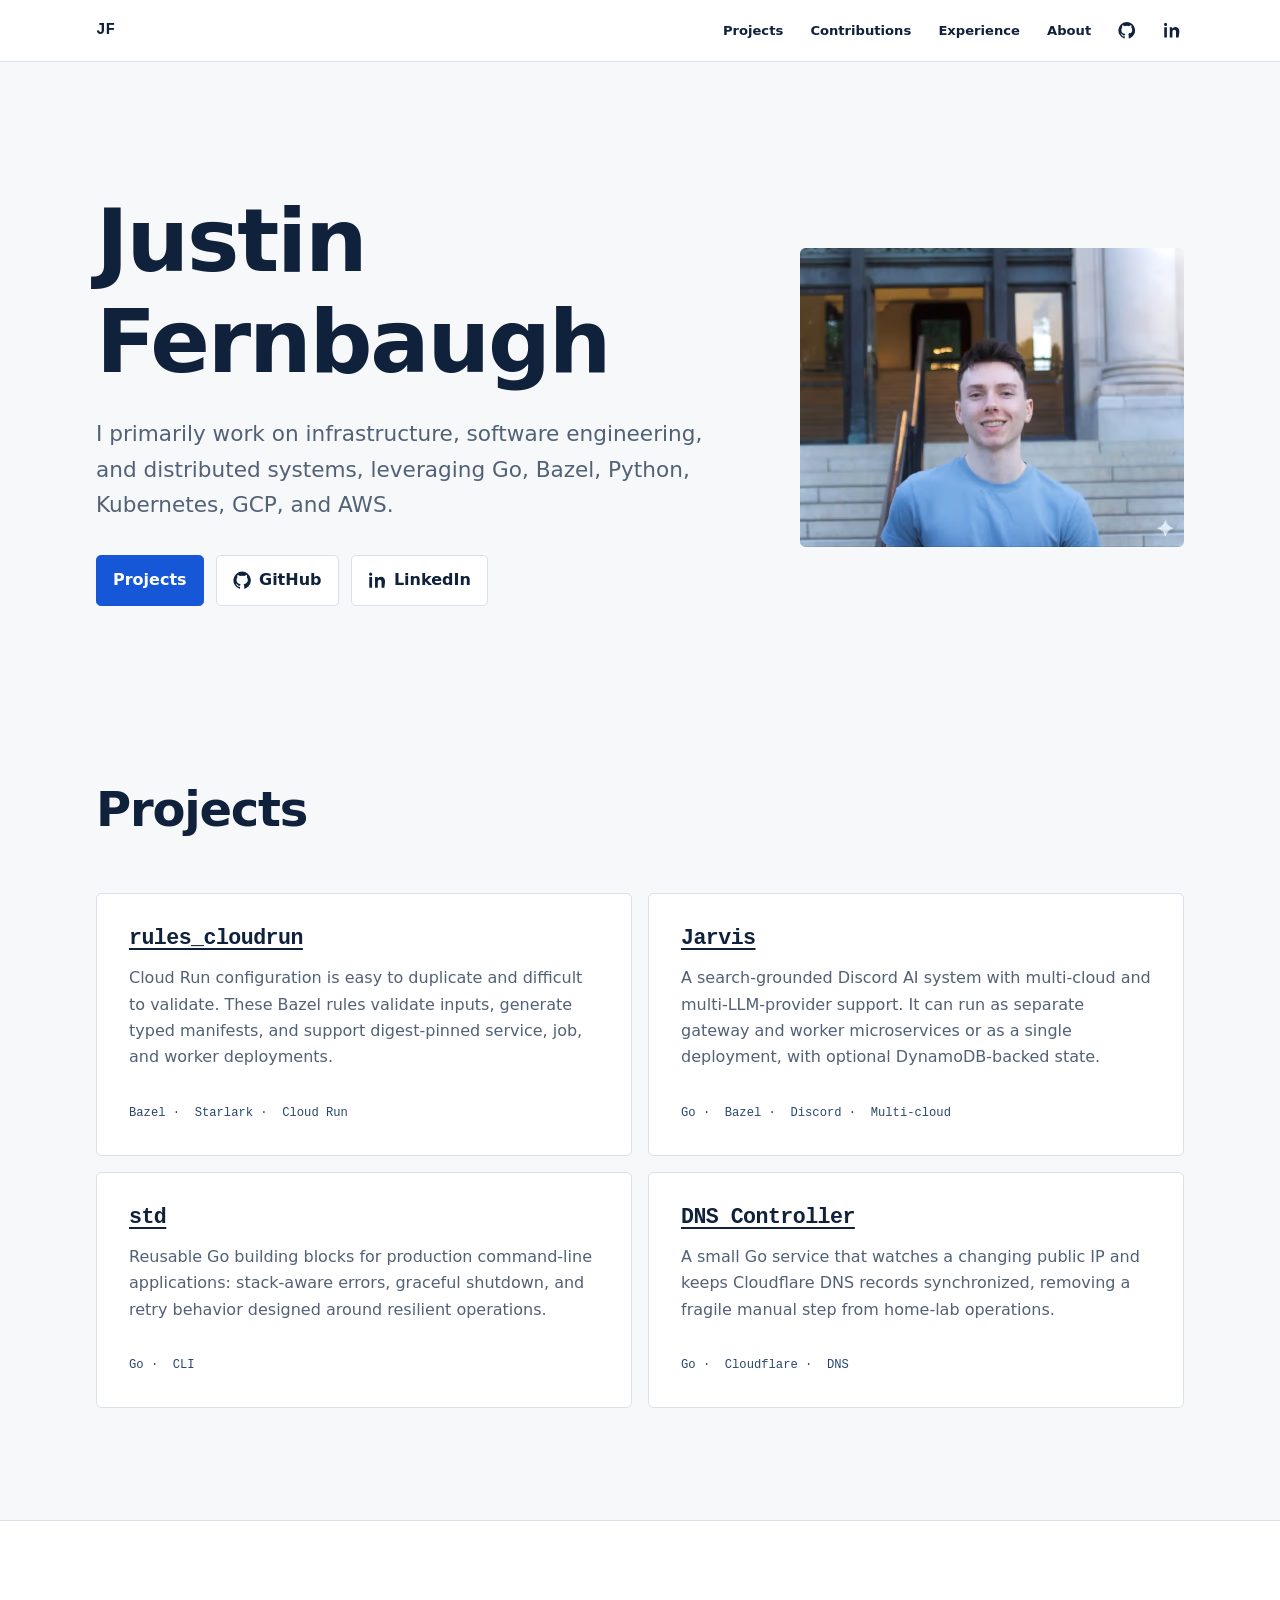
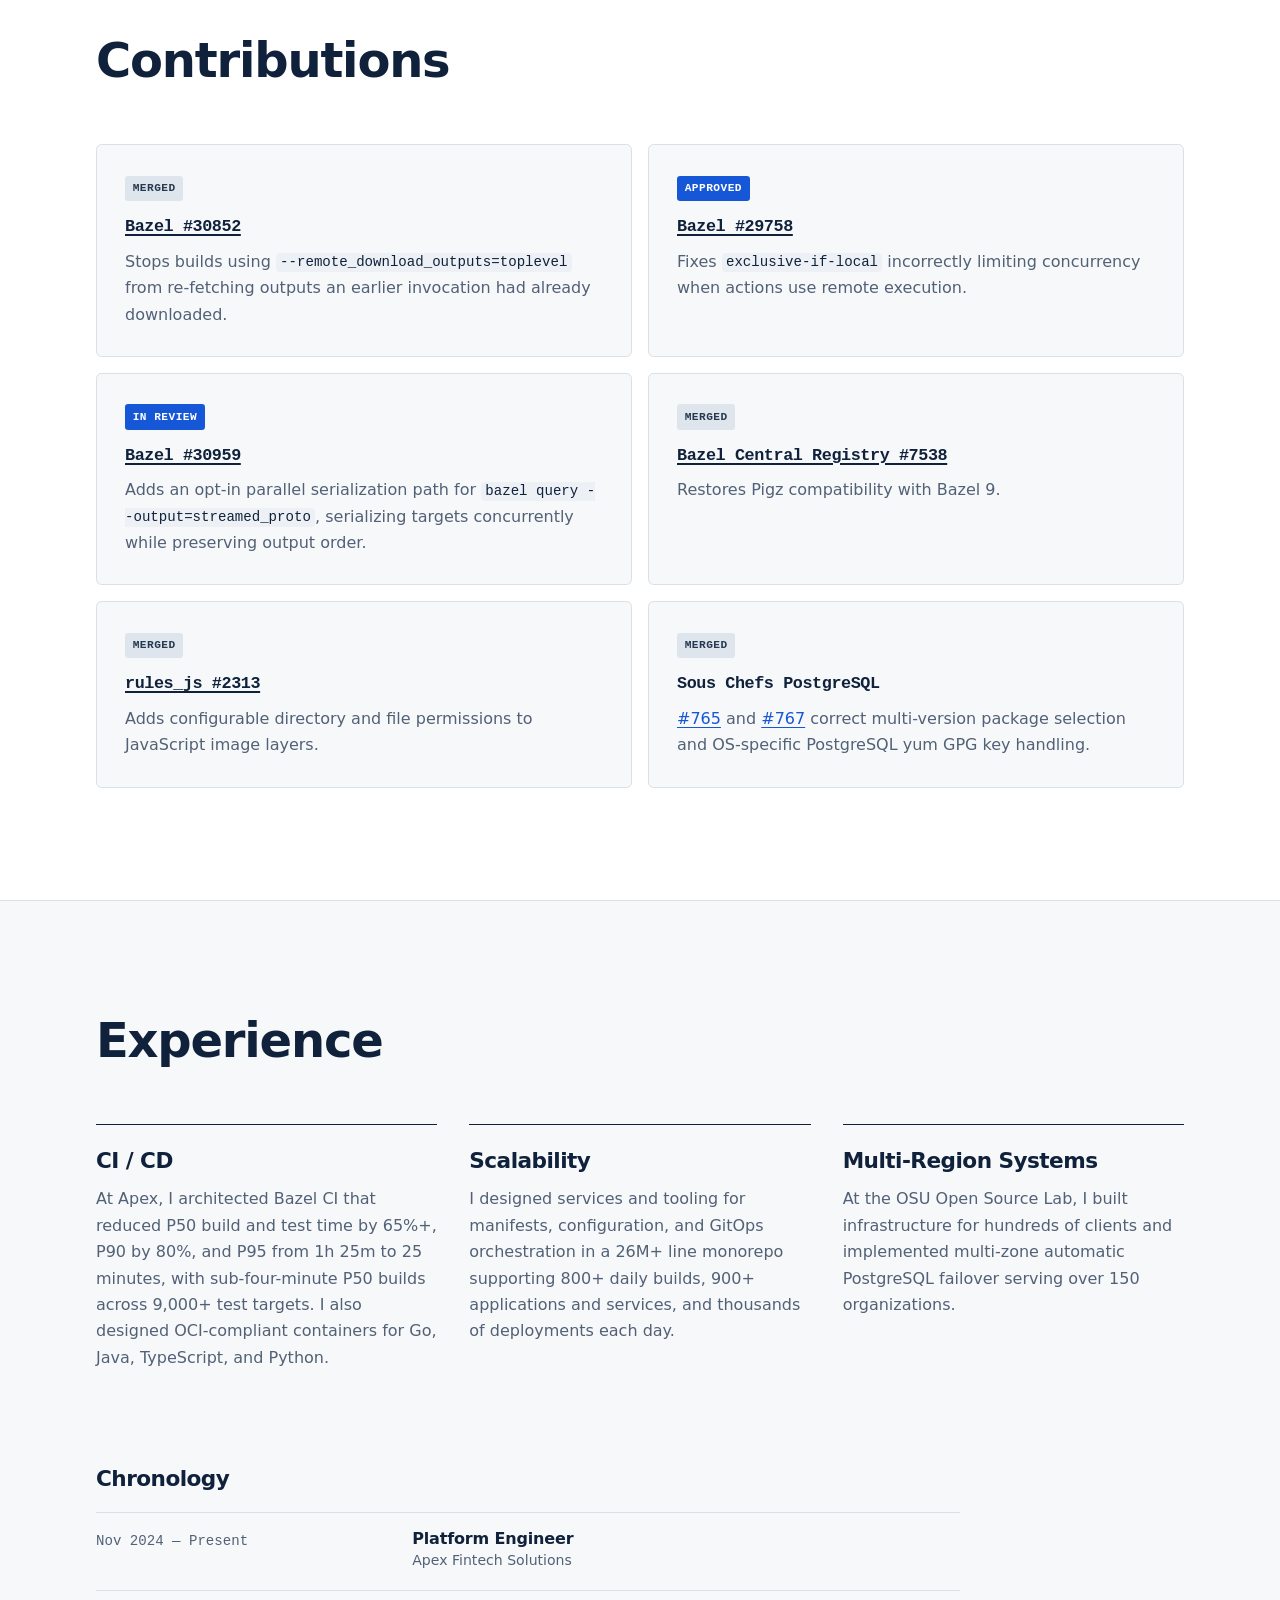
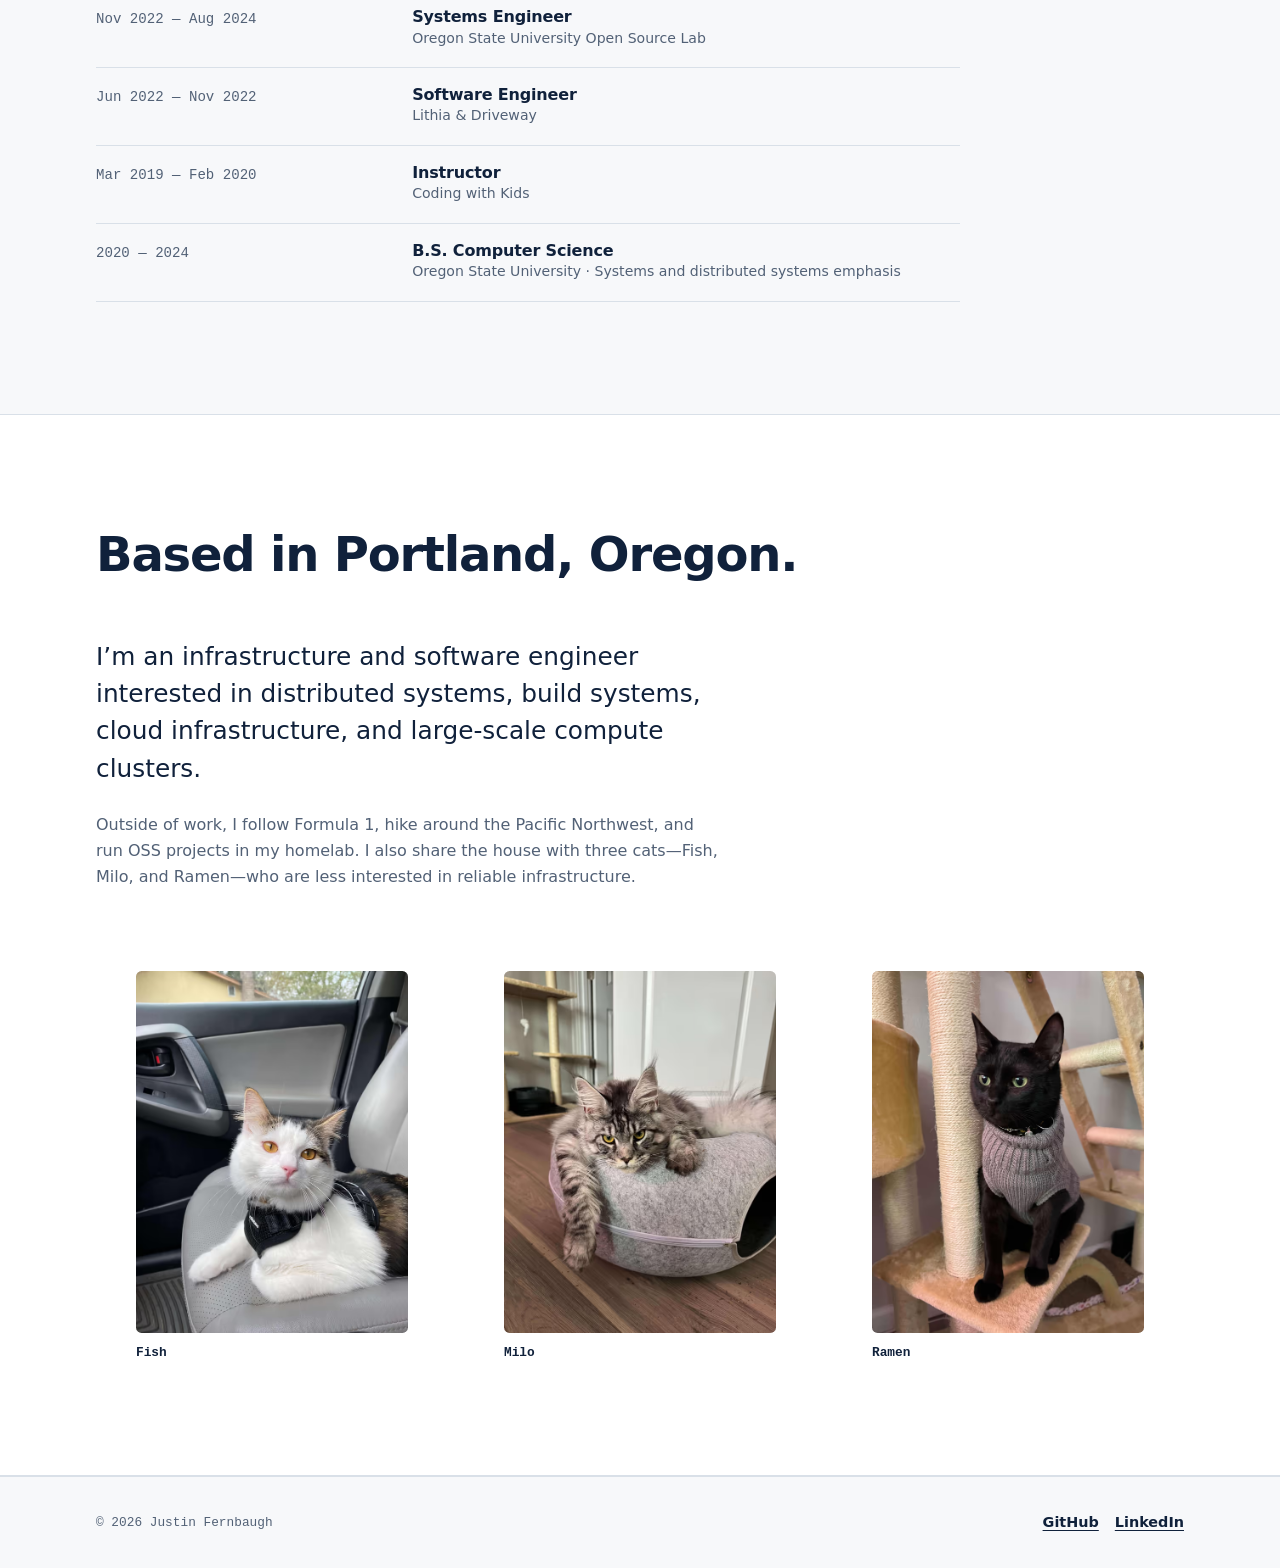
==== index.html @ d2faed9b "add prs" ====
<!doctype html>
<html lang="en">
  <head>
    <meta charset="utf-8" />
    <meta name="viewport" content="width=device-width, initial-scale=1" />
    <title>Justin Fernbaugh — Infrastructure &amp; Software Engineer</title>
    <meta
      name="description"
      content="Justin Fernbaugh is an infrastructure and software engineer working on distributed systems, build tooling, and cloud infrastructure."
    />
    <meta name="author" content="Justin Fernbaugh" />
    <link rel="canonical" href="https://ju2tin.com/" />

    <meta property="og:type" content="website" />
    <meta property="og:site_name" content="Justin Fernbaugh" />
    <meta
      property="og:title"
      content="Justin Fernbaugh — Infrastructure &amp; Software Engineer"
    />
    <meta
      property="og:description"
      content="Infrastructure, software engineering, distributed systems, build tooling, and cloud infrastructure."
    />
    <meta property="og:url" content="https://ju2tin.com/" />
    <meta
      property="og:image"
      content="https://ju2tin.com/assets/v1/images/social-preview.jpg"
    />
    <meta property="og:image:width" content="1200" />
    <meta property="og:image:height" content="630" />
    <meta
      property="og:image:alt"
      content="Justin Fernbaugh, Infrastructure and Software Engineer"
    />
    <meta name="twitter:card" content="summary_large_image" />
    <meta
      name="twitter:title"
      content="Justin Fernbaugh — Infrastructure &amp; Software Engineer"
    />
    <meta
      name="twitter:description"
      content="Infrastructure, software engineering, and distributed systems."
    />
    <meta
      name="twitter:image"
      content="https://ju2tin.com/assets/v1/images/social-preview.jpg"
    />
    <meta
      name="twitter:image:alt"
      content="Justin Fernbaugh, Infrastructure and Software Engineer"
    />

    <link
      rel="icon"
      type="image/png"
      sizes="32x32"
      href="assets/v1/images/favicon-32x32.png"
    />
    <link rel="apple-touch-icon" href="assets/v1/images/apple-touch-icon.png" />
    <style>
      :root {
        --background: #f7f8fa;
        --surface: #ffffff;
        --ink: #10213b;
        --muted: #526176;
        --border: #d9e0e8;
        --accent: #1557d6;
        --accent-dark: #0b42ad;
        --mono:
          ui-monospace, SFMono-Regular, Menlo, Monaco, Consolas,
          "Liberation Mono", monospace;
        --sans:
          system-ui, -apple-system, BlinkMacSystemFont, "Segoe UI", sans-serif;
      }

      *,
      *::before,
      *::after {
        box-sizing: border-box;
      }

      html {
        scroll-padding-top: 4.5rem;
      }

      body {
        margin: 0;
        background: var(--background);
        color: var(--ink);
        font-family: var(--sans);
        font-size: 1rem;
        line-height: 1.65;
        text-rendering: optimizeLegibility;
      }

      img,
      svg {
        display: block;
      }

      img {
        max-width: 100%;
        height: auto;
      }

      a {
        color: var(--accent);
        text-decoration-thickness: 0.09em;
        text-underline-offset: 0.18em;
      }

      a:hover {
        color: var(--accent-dark);
      }

      a:focus-visible {
        border-radius: 0.2rem;
        outline: 0.2rem solid var(--accent);
        outline-offset: 0.2rem;
      }

      h1,
      h2,
      h3,
      h4,
      p,
      figure {
        margin-top: 0;
      }

      h1,
      h2,
      h3,
      h4 {
        letter-spacing: -0.025em;
        line-height: 1.15;
      }

      h1 {
        max-width: 58rem;
        margin-bottom: 1.5rem;
        font-size: clamp(2.55rem, 8vw, 5.5rem);
        font-weight: 750;
      }

      h2 {
        margin-bottom: 1rem;
        font-size: clamp(1.9rem, 4vw, 3rem);
      }

      h3 {
        font-size: 1.35rem;
      }

      code {
        padding: 0.1em 0.3em;
        border-radius: 0.25rem;
        background: #edf1f5;
        color: var(--ink);
        font-family: var(--mono);
        font-size: 0.88em;
      }

      .shell {
        width: min(100% - 2rem, 68rem);
        margin-inline: auto;
      }

      .visually-hidden {
        position: absolute;
        width: 1px;
        height: 1px;
        padding: 0;
        overflow: hidden;
        clip: rect(0, 0, 0, 0);
        white-space: nowrap;
        border: 0;
      }

      .skip-link {
        position: fixed;
        z-index: 20;
        top: 0.75rem;
        left: 0.75rem;
        padding: 0.65rem 0.9rem;
        transform: translateY(-200%);
        background: var(--ink);
        color: #fff;
        font-weight: 700;
      }

      .skip-link:focus {
        transform: translateY(0);
      }

      .site-nav {
        position: sticky;
        z-index: 10;
        top: 0;
        border-bottom: 1px solid var(--border);
        background: var(--surface);
      }

      .nav-inner {
        display: flex;
        width: min(100%, 72rem);
        min-height: 3.8rem;
        margin-inline: auto;
        align-items: center;
      }

      .wordmark {
        display: none;
        color: var(--ink);
        font-family: var(--mono);
        font-weight: 800;
        text-decoration: none;
      }

      .nav-scroll {
        width: 100%;
        overflow-x: auto;
        scrollbar-width: thin;
      }

      .nav-links {
        display: flex;
        width: max-content;
        min-width: 100%;
        margin: 0;
        padding: 0 0.75rem;
        align-items: center;
        justify-content: center;
        gap: 0.15rem;
        list-style: none;
      }

      .nav-links a {
        display: flex;
        min-height: 2.75rem;
        padding: 0.65rem 0.5rem;
        align-items: center;
        color: var(--ink);
        font-size: 0.76rem;
        font-weight: 700;
        text-decoration: none;
        white-space: nowrap;
      }

      .nav-links a:hover {
        color: var(--accent);
      }

      .nav-links .icon-link {
        width: 2.5rem;
        justify-content: center;
      }

      .icon-link svg,
      .button svg {
        width: 1.15rem;
        height: 1.15rem;
        fill: currentColor;
      }

      .hero {
        padding-block: clamp(4.5rem, 12vw, 8rem) 4rem;
      }

      .hero-grid {
        display: grid;
        align-items: center;
        gap: 2rem;
      }

      .hero-copy {
        max-width: 46rem;
        margin-bottom: 2rem;
        color: var(--muted);
        font-size: clamp(1.08rem, 2.6vw, 1.35rem);
      }

      .hero-actions {
        display: flex;
        margin-bottom: 0;
        flex-wrap: wrap;
        gap: 0.75rem;
      }

      .button {
        display: inline-flex;
        min-height: 2.9rem;
        padding: 0.7rem 1rem;
        border: 1px solid var(--border);
        border-radius: 0.3rem;
        align-items: center;
        justify-content: center;
        gap: 0.5rem;
        font-weight: 750;
        text-decoration: none;
        transition:
          border-color 150ms ease,
          background-color 150ms ease,
          color 150ms ease;
      }

      .button-primary {
        border-color: var(--accent);
        background: var(--accent);
        color: #fff;
      }

      .button-primary:hover {
        border-color: var(--accent-dark);
        background: var(--accent-dark);
        color: #fff;
      }

      .button-secondary {
        background: var(--surface);
        color: var(--ink);
      }

      .button-secondary:hover {
        border-color: var(--accent);
        color: var(--accent-dark);
      }

      .section {
        padding-block: clamp(4.5rem, 10vw, 7rem);
        scroll-margin-top: 3.5rem;
      }

      .section h2 {
        margin-bottom: clamp(2.25rem, 6vw, 3.5rem);
      }

      .section-band {
        border-block: 1px solid var(--border);
        background: var(--surface);
      }

      .project-grid,
      .contribution-grid,
      .highlight-grid {
        display: grid;
        gap: 1rem;
      }

      .project-card,
      .contribution-card {
        border: 1px solid var(--border);
        border-radius: 0.35rem;
        background: var(--surface);
      }

      .project-card {
        display: flex;
        min-width: 0;
        padding: clamp(1.25rem, 4vw, 2rem);
        flex-direction: column;
        transition: border-color 150ms ease;
      }

      .project-card:hover {
        border-color: #9eb8e9;
      }

      .project-card h3 {
        margin-bottom: 0.9rem;
        font-family: var(--mono);
        overflow-wrap: anywhere;
      }

      .project-card > p {
        color: var(--muted);
      }

      .tags {
        display: block;
        margin: auto 0 0;
        padding: 1rem 0 0;
        color: #29466f;
        font-family: var(--mono);
        font-size: 0.76rem;
        list-style: none;
      }

      .tags li {
        display: inline;
      }

      .tags li:not(:last-child)::after {
        content: " · ";
        white-space: pre;
      }

      .contribution-card {
        padding: clamp(1.25rem, 4vw, 1.75rem);
        background: var(--background);
      }

      .contribution-card h3 {
        margin-bottom: 0.75rem;
        font-family: var(--mono);
        font-size: 1.05rem;
        overflow-wrap: anywhere;
      }

      .project-card h3 a,
      .contribution-card h3 a {
        color: var(--ink);
      }

      .contribution-card > p:last-child {
        margin-bottom: 0;
        color: var(--muted);
      }

      .status {
        display: inline-block;
        padding: 0.22rem 0.48rem;
        border-radius: 0.2rem;
        font-family: var(--mono);
        font-size: 0.7rem;
        font-weight: 800;
        letter-spacing: 0.04em;
        text-transform: uppercase;
      }

      .status-review {
        background: var(--accent);
        color: #fff;
      }

      .status-merged {
        background: #dfe5ec;
        color: #253950;
      }

      .highlight-grid {
        margin-bottom: clamp(4rem, 9vw, 6rem);
      }

      .highlight {
        padding-top: 1.5rem;
        border-top: 1px solid var(--ink);
      }

      .highlight h3 {
        margin-bottom: 0.8rem;
      }

      .highlight > p:last-child {
        margin-bottom: 0;
        color: var(--muted);
      }

      .chronology {
        max-width: 54rem;
      }

      .chronology > h3 {
        margin-bottom: 1.25rem;
      }

      .chronology ol {
        margin: 0;
        padding: 0;
        border-top: 1px solid var(--border);
        list-style: none;
      }

      .chronology li {
        display: grid;
        padding: 1.1rem 0;
        border-bottom: 1px solid var(--border);
        gap: 0.25rem 1.5rem;
      }

      .chronology p,
      .chronology h4 {
        margin-bottom: 0;
      }

      .chronology h4 {
        font-size: 1rem;
        letter-spacing: -0.01em;
      }

      .chronology li div p,
      .chronology-date {
        color: var(--muted);
        font-size: 0.88rem;
      }

      .chronology-date {
        font-family: var(--mono);
      }

      .about-grid {
        max-width: 46rem;
        margin-bottom: clamp(3rem, 7vw, 5rem);
      }

      .portrait {
        width: min(100%, 28rem);
      }

      .portrait img,
      .cat-gallery img {
        width: 100%;
        border-radius: 0.35rem;
        object-fit: cover;
      }

      .portrait img {
        aspect-ratio: 9 / 7;
      }

      .about-copy {
        max-width: 39rem;
      }

      .about-copy p {
        color: var(--muted);
      }

      .about-copy p:last-child {
        margin-bottom: 0;
      }

      .about-lede {
        color: var(--ink) !important;
        font-size: clamp(1.2rem, 3vw, 1.55rem);
        line-height: 1.5;
      }

      .cat-gallery {
        display: grid;
        gap: 1rem;
      }

      .cat-gallery figure {
        margin-bottom: 0;
      }

      .cat-gallery img {
        aspect-ratio: 3 / 4;
      }

      .cat-gallery figcaption {
        padding-top: 0.55rem;
        color: var(--ink);
        font-family: var(--mono);
        font-size: 0.8rem;
        font-weight: 700;
      }

      .site-footer {
        padding-block: 2rem;
        border-top: 1px solid var(--border);
        background: var(--background);
      }

      .footer-inner,
      .site-footer ul {
        display: flex;
        flex-wrap: wrap;
        align-items: center;
        gap: 1rem;
      }

      .footer-inner {
        justify-content: space-between;
      }

      .footer-inner p {
        margin-bottom: 0;
        color: var(--muted);
        font-family: var(--mono);
        font-size: 0.8rem;
      }

      .site-footer ul {
        margin: 0;
        padding: 0;
        list-style: none;
      }

      .site-footer a {
        color: var(--ink);
        font-size: 0.9rem;
        font-weight: 700;
      }

      @media (min-width: 36rem) {
        .chronology li {
          grid-template-columns: minmax(11rem, 0.8fr) 1.5fr;
        }

        .cat-gallery {
          grid-template-columns: repeat(3, 1fr);
        }
      }

      @media (min-width: 48rem) {
        .shell {
          width: min(100% - 3rem, 68rem);
        }

        .nav-inner {
          padding-inline: 1.5rem;
        }

        .wordmark {
          display: block;
          margin-right: auto;
          padding: 0.5rem;
        }

        .nav-scroll {
          width: auto;
          overflow: visible;
        }

        .nav-links {
          min-width: 0;
          padding: 0;
          gap: 0.3rem;
        }

        .nav-links a {
          padding-inline: 0.7rem;
          font-size: 0.82rem;
        }

        .project-grid,
        .contribution-grid {
          grid-template-columns: repeat(2, minmax(0, 1fr));
        }

        .hero-grid {
          grid-template-columns: minmax(0, 1fr) clamp(16rem, 32vw, 24rem);
          gap: clamp(2rem, 5vw, 4rem);
        }

        .hero-portrait {
          width: 100%;
          justify-self: end;
        }
      }

      @media (min-width: 60rem) {
        .highlight-grid {
          grid-template-columns: repeat(3, minmax(0, 1fr));
          gap: 2rem;
        }
      }

      @media (prefers-reduced-motion: reduce) {
        *,
        *::before,
        *::after {
          scroll-behavior: auto !important;
          transition-duration: 0.01ms !important;
        }
      }

      @media print {
        .site-nav,
        .hero-actions,
        .cat-gallery,
        .site-footer {
          display: none;
        }

        body,
        .section-band,
        .project-card,
        .contribution-card {
          background: #fff;
        }

        .section,
        .hero {
          padding-block: 2rem;
        }
      }
    </style>
  </head>
  <body id="top" itemscope itemtype="https://schema.org/Person">
    <a class="skip-link" href="#main-content">Skip to main content</a>
    <meta itemprop="url" content="https://ju2tin.com/" />
    <meta itemprop="jobTitle" content="Infrastructure and Software Engineer" />
    <meta
      itemprop="knowsAbout"
      content="Infrastructure, software engineering, distributed systems, Go, Bazel, Kubernetes, Google Cloud Platform, Amazon Web Services"
    />

    <header class="site-header">
      <nav class="site-nav" aria-label="Primary navigation">
        <div class="nav-inner">
          <a
            class="wordmark"
            href="#top"
            aria-label="Justin Fernbaugh, back to top"
            >JF</a
          >
          <div class="nav-scroll">
            <ul class="nav-links">
              <li><a href="#projects">Projects</a></li>
              <li><a href="#contributions">Contributions</a></li>
              <li><a href="#experience">Experience</a></li>
              <li><a href="#about">About</a></li>
              <li>
                <a
                  class="icon-link"
                  itemprop="sameAs"
                  href="https://github.com/justinswe"
                  aria-label="Justin Fernbaugh on GitHub"
                >
                  <svg viewBox="0 0 24 24" aria-hidden="true">
                    <path
                      d="M12 .8a11.5 11.5 0 0 0-3.6 22.4c.6.1.8-.2.8-.6v-2.2c-3.3.7-4-1.4-4-1.4-.5-1.4-1.3-1.7-1.3-1.7-1.1-.7.1-.7.1-.7 1.2.1 1.8 1.2 1.8 1.2 1.1 1.8 2.8 1.3 3.5 1 .1-.8.4-1.3.8-1.6-2.7-.3-5.5-1.3-5.5-5.7 0-1.3.5-2.3 1.2-3.1-.1-.3-.5-1.5.1-3.1 0 0 1-.3 3.2 1.2a11 11 0 0 1 5.8 0C17 5 18 5.3 18 5.3c.6 1.6.2 2.8.1 3.1.8.8 1.2 1.8 1.2 3.1 0 4.4-2.8 5.4-5.5 5.7.4.4.8 1.1.8 2.2v3.2c0 .4.2.7.8.6A11.5 11.5 0 0 0 12 .8Z"
                    />
                  </svg>
                  <span class="visually-hidden">GitHub</span>
                </a>
              </li>
              <li>
                <a
                  class="icon-link"
                  itemprop="sameAs"
                  href="https://www.linkedin.com/in/justin-fernbaugh/"
                  aria-label="Justin Fernbaugh on LinkedIn"
                >
                  <svg viewBox="0 0 24 24" aria-hidden="true">
                    <path
                      d="M5.3 7.9H1.7V22h3.6V7.9ZM3.5 2A2.1 2.1 0 1 0 3.5 6.2 2.1 2.1 0 0 0 3.5 2ZM22.3 13.9c0-4.3-2.3-6.3-5.4-6.3a4.7 4.7 0 0 0-4.2 2.3h-.1v-2H9.2V22h3.6v-7c0-1.8.3-3.6 2.6-3.6 2.2 0 2.3 2.1 2.3 3.7V22h3.6l1-8.1Z"
                    />
                  </svg>
                  <span class="visually-hidden">LinkedIn</span>
                </a>
              </li>
            </ul>
          </div>
        </div>
      </nav>

      <div class="hero shell">
        <div class="hero-grid">
          <div>
            <h1>
              <span itemprop="name">Justin Fernbaugh</span>
            </h1>
            <p class="hero-copy">
              I primarily work on infrastructure, software engineering, and
              distributed systems, leveraging Go, Bazel, Python, Kubernetes,
              GCP, and AWS.
            </p>
            <div class="hero-actions">
              <a class="button button-primary" href="#projects">Projects</a>
              <a
                class="button button-secondary"
                href="https://github.com/justinswe"
              >
                <svg viewBox="0 0 24 24" aria-hidden="true">
                  <path
                    d="M12 .8a11.5 11.5 0 0 0-3.6 22.4c.6.1.8-.2.8-.6v-2.2c-3.3.7-4-1.4-4-1.4-.5-1.4-1.3-1.7-1.3-1.7-1.1-.7.1-.7.1-.7 1.2.1 1.8 1.2 1.8 1.2 1.1 1.8 2.8 1.3 3.5 1 .1-.8.4-1.3.8-1.6-2.7-.3-5.5-1.3-5.5-5.7 0-1.3.5-2.3 1.2-3.1-.1-.3-.5-1.5.1-3.1 0 0 1-.3 3.2 1.2a11 11 0 0 1 5.8 0C17 5 18 5.3 18 5.3c.6 1.6.2 2.8.1 3.1.8.8 1.2 1.8 1.2 3.1 0 4.4-2.8 5.4-5.5 5.7.4.4.8 1.1.8 2.2v3.2c0 .4.2.7.8.6A11.5 11.5 0 0 0 12 .8Z"
                  />
                </svg>
                GitHub
              </a>
              <a
                class="button button-secondary"
                href="https://www.linkedin.com/in/justin-fernbaugh/"
              >
                <svg viewBox="0 0 24 24" aria-hidden="true">
                  <path
                    d="M5.3 7.9H1.7V22h3.6V7.9ZM3.5 2A2.1 2.1 0 1 0 3.5 6.2 2.1 2.1 0 0 0 3.5 2ZM22.3 13.9c0-4.3-2.3-6.3-5.4-6.3a4.7 4.7 0 0 0-4.2 2.3h-.1v-2H9.2V22h3.6v-7c0-1.8.3-3.6 2.6-3.6 2.2 0 2.3 2.1 2.3 3.7V22h3.6l1-8.1Z"
                  />
                </svg>
                LinkedIn
              </a>
            </div>
          </div>

          <picture class="portrait hero-portrait">
            <source
              type="image/avif"
              srcset="
                assets/v1/images/justin-240.avif 240w,
                assets/v1/images/justin-348.avif 348w,
                assets/v1/images/justin-768.avif 768w
              "
              sizes="(min-width: 75rem) 24rem, (min-width: 48rem) 32vw, calc(100vw - 2rem)"
            />
            <source
              type="image/webp"
              srcset="
                assets/v1/images/justin-240.webp 240w,
                assets/v1/images/justin-348.webp 348w,
                assets/v1/images/justin-768.webp 768w
              "
              sizes="(min-width: 75rem) 24rem, (min-width: 48rem) 32vw, calc(100vw - 2rem)"
            />
            <img
              src="assets/v1/images/justin-768.jpg"
              srcset="
                assets/v1/images/justin-240.jpg 240w,
                assets/v1/images/justin-348.jpg 348w,
                assets/v1/images/justin-768.jpg 768w
              "
              sizes="(min-width: 75rem) 24rem, (min-width: 48rem) 32vw, calc(100vw - 2rem)"
              width="768"
              height="597"
              fetchpriority="high"
              decoding="async"
              alt="Portrait of Justin Fernbaugh"
            />
          </picture>
        </div>
      </div>
    </header>

    <main id="main-content">
      <section
        id="projects"
        class="section shell"
        aria-labelledby="projects-title"
      >
        <h2 id="projects-title">Projects</h2>

        <div class="project-grid">
          <article class="project-card">
            <h3>
              <a href="https://github.com/justinswe/rules_cloudrun"
                >rules_cloudrun</a
              >
            </h3>
            <p>
              Cloud Run configuration is easy to duplicate and difficult to
              validate. These Bazel rules validate inputs, generate typed
              manifests, and support digest-pinned service, job, and worker
              deployments.
            </p>
            <ul class="tags" aria-label="Technologies used">
              <li>Bazel</li>
              <li>Starlark</li>
              <li>Cloud Run</li>
            </ul>
          </article>

          <article class="project-card">
            <h3><a href="https://github.com/justinswe/jarvis">Jarvis</a></h3>
            <p>
              A search-grounded Discord AI system with multi-cloud and
              multi-LLM-provider support. It can run as separate gateway and
              worker microservices or as a single deployment, with optional
              DynamoDB-backed state.
            </p>
            <ul class="tags" aria-label="Technologies used">
              <li>Go</li>
              <li>Bazel</li>
              <li>Discord</li>
              <li>Multi-cloud</li>
            </ul>
          </article>

          <article class="project-card">
            <h3><a href="https://github.com/justinswe/std">std</a></h3>
            <p>
              Reusable Go building blocks for production command-line
              applications: stack-aware errors, graceful shutdown, and retry
              behavior designed around resilient operations.
            </p>
            <ul class="tags" aria-label="Technologies used">
              <li>Go</li>
              <li>CLI</li>
            </ul>
          </article>

          <article class="project-card">
            <h3>
              <a href="https://github.com/justinswe/DNS-Controller"
                >DNS Controller</a
              >
            </h3>
            <p>
              A small Go service that watches a changing public IP and keeps
              Cloudflare DNS records synchronized, removing a fragile manual
              step from home-lab operations.
            </p>
            <ul class="tags" aria-label="Technologies used">
              <li>Go</li>
              <li>Cloudflare</li>
              <li>DNS</li>
            </ul>
          </article>
        </div>
      </section>

      <section
        id="contributions"
        class="section section-band"
        aria-labelledby="contributions-title"
      >
        <div class="shell">
          <h2 id="contributions-title">Contributions</h2>

          <div class="contribution-grid">
            <article class="contribution-card">
              <p><span class="status status-merged">Merged</span></p>
              <h3>
                <a href="https://github.com/bazelbuild/bazel/pull/30852"
                  >Bazel #30852</a
                >
              </h3>
              <p>
                Stops builds using
                <code>--remote_download_outputs=toplevel</code> from re-fetching
                outputs an earlier invocation had already downloaded.
              </p>
            </article>

            <article class="contribution-card">
              <p><span class="status status-review">Approved</span></p>
              <h3>
                <a href="https://github.com/bazelbuild/bazel/pull/29758"
                  >Bazel #29758</a
                >
              </h3>
              <p>
                Fixes <code>exclusive-if-local</code> incorrectly limiting
                concurrency when actions use remote execution.
              </p>
            </article>

            <article class="contribution-card">
              <p><span class="status status-review">In review</span></p>
              <h3>
                <a href="https://github.com/bazelbuild/bazel/pull/30959"
                  >Bazel #30959</a
                >
              </h3>
              <p>
                Adds an opt-in parallel serialization path for
                <code>bazel query --output=streamed_proto</code>, serializing
                targets concurrently while preserving output order.
              </p>
            </article>

            <article class="contribution-card">
              <p><span class="status status-merged">Merged</span></p>
              <h3>
                <a
                  href="https://github.com/bazelbuild/bazel-central-registry/pull/7538"
                  >Bazel Central Registry #7538</a
                >
              </h3>
              <p>Restores Pigz compatibility with Bazel 9.</p>
            </article>

            <article class="contribution-card">
              <p><span class="status status-merged">Merged</span></p>
              <h3>
                <a href="https://github.com/aspect-build/rules_js/pull/2313"
                  >rules_js #2313</a
                >
              </h3>
              <p>
                Adds configurable directory and file permissions to JavaScript
                image layers.
              </p>
            </article>

            <article class="contribution-card">
              <p><span class="status status-merged">Merged</span></p>
              <h3>Sous Chefs PostgreSQL</h3>
              <p>
                <a href="https://github.com/sous-chefs/postgresql/pull/765"
                  >#765</a
                >
                and
                <a href="https://github.com/sous-chefs/postgresql/pull/767"
                  >#767</a
                >
                correct multi-version package selection and OS-specific
                PostgreSQL yum GPG key handling.
              </p>
            </article>
          </div>
        </div>
      </section>

      <section
        id="experience"
        class="section shell"
        aria-labelledby="experience-title"
      >
        <h2 id="experience-title">Experience</h2>

        <div class="highlight-grid">
          <article class="highlight">
            <h3>CI / CD</h3>
            <p>
              At Apex, I architected Bazel CI that reduced P50 build and test
              time by 65%+, P90 by 80%, and P95 from 1h 25m to 25 minutes, with
              sub-four-minute P50 builds across 9,000+ test targets. I also
              designed OCI-compliant containers for Go, Java, TypeScript, and
              Python.
            </p>
          </article>
          <article class="highlight">
            <h3>Scalability</h3>
            <p>
              I designed services and tooling for manifests, configuration, and
              GitOps orchestration in a 26M+ line monorepo supporting 800+ daily
              builds, 900+ applications and services, and thousands of
              deployments each day.
            </p>
          </article>
          <article class="highlight">
            <h3>Multi-Region Systems</h3>
            <p>
              At the OSU Open Source Lab, I built infrastructure for hundreds of
              clients and implemented multi-zone automatic PostgreSQL failover
              serving over 150 organizations.
            </p>
          </article>
        </div>

        <div class="chronology">
          <h3 id="chronology-title">Chronology</h3>
          <ol>
            <li>
              <p class="chronology-date">
                <time datetime="2024-11">Nov 2024</time> — Present
              </p>
              <div>
                <h4>Platform Engineer</h4>
                <p>Apex Fintech Solutions</p>
              </div>
            </li>
            <li>
              <p class="chronology-date">
                <time datetime="2022-11">Nov 2022</time> —
                <time datetime="2024-08">Aug 2024</time>
              </p>
              <div>
                <h4>Systems Engineer</h4>
                <p>Oregon State University Open Source Lab</p>
              </div>
            </li>
            <li>
              <p class="chronology-date">
                <time datetime="2022-06">Jun 2022</time> —
                <time datetime="2022-11">Nov 2022</time>
              </p>
              <div>
                <h4>Software Engineer</h4>
                <p>Lithia &amp; Driveway</p>
              </div>
            </li>
            <li>
              <p class="chronology-date">
                <time datetime="2019-03">Mar 2019</time> —
                <time datetime="2020-02">Feb 2020</time>
              </p>
              <div>
                <h4>Instructor</h4>
                <p>Coding with Kids</p>
              </div>
            </li>
            <li>
              <p class="chronology-date">
                <time datetime="2020">2020</time> —
                <time datetime="2024">2024</time>
              </p>
              <div>
                <h4>B.S. Computer Science</h4>
                <p>
                  Oregon State University · Systems and distributed systems
                  emphasis
                </p>
              </div>
            </li>
          </ol>
        </div>
      </section>

      <section
        id="about"
        class="section section-band"
        aria-labelledby="about-title"
      >
        <div class="shell">
          <h2 id="about-title">Based in Portland, Oregon.</h2>

          <div class="about-grid">
            <div class="about-copy">
              <p class="about-lede">
                I’m an infrastructure and software engineer interested in
                distributed systems, build systems, cloud infrastructure, and
                large-scale compute clusters.
              </p>
              <p>
                Outside of work, I follow Formula 1, hike around the Pacific
                Northwest, and run OSS projects in my homelab. I also share the
                house with three cats—Fish, Milo, and Ramen—who are less
                interested in reliable infrastructure.
              </p>
            </div>
          </div>

          <div class="cat-gallery">
            <figure>
              <picture>
                <source
                  type="image/avif"
                  srcset="
                    assets/v1/images/fish-320.avif 320w,
                    assets/v1/images/fish-640.avif 640w
                  "
                  sizes="(min-width: 48rem) 21rem, calc(100vw - 2rem)"
                />
                <source
                  type="image/webp"
                  srcset="
                    assets/v1/images/fish-320.webp 320w,
                    assets/v1/images/fish-640.webp 640w
                  "
                  sizes="(min-width: 48rem) 21rem, calc(100vw - 2rem)"
                />
                <img
                  src="assets/v1/images/fish-640.jpg"
                  srcset="
                    assets/v1/images/fish-320.jpg 320w,
                    assets/v1/images/fish-640.jpg 640w
                  "
                  sizes="(min-width: 48rem) 21rem, calc(100vw - 2rem)"
                  width="640"
                  height="853"
                  loading="lazy"
                  decoding="async"
                  alt="Fish, a white and tabby cat, sitting in a car seat wearing a harness"
                />
              </picture>
              <figcaption>Fish</figcaption>
            </figure>
            <figure>
              <picture>
                <source
                  type="image/avif"
                  srcset="
                    assets/v1/images/milo-320.avif 320w,
                    assets/v1/images/milo-640.avif 640w
                  "
                  sizes="(min-width: 48rem) 21rem, calc(100vw - 2rem)"
                />
                <source
                  type="image/webp"
                  srcset="
                    assets/v1/images/milo-320.webp 320w,
                    assets/v1/images/milo-640.webp 640w
                  "
                  sizes="(min-width: 48rem) 21rem, calc(100vw - 2rem)"
                />
                <img
                  src="assets/v1/images/milo-640.jpg"
                  srcset="
                    assets/v1/images/milo-320.jpg 320w,
                    assets/v1/images/milo-640.jpg 640w
                  "
                  sizes="(min-width: 48rem) 21rem, calc(100vw - 2rem)"
                  width="640"
                  height="853"
                  loading="lazy"
                  decoding="async"
                  alt="Milo, a gray tabby cat, resting with one paw draped over a cat bed"
                />
              </picture>
              <figcaption>Milo</figcaption>
            </figure>
            <figure>
              <picture>
                <source
                  type="image/avif"
                  srcset="
                    assets/v1/images/ramen-320.avif 320w,
                    assets/v1/images/ramen-640.avif 640w
                  "
                  sizes="(min-width: 48rem) 21rem, calc(100vw - 2rem)"
                />
                <source
                  type="image/webp"
                  srcset="
                    assets/v1/images/ramen-320.webp 320w,
                    assets/v1/images/ramen-640.webp 640w
                  "
                  sizes="(min-width: 48rem) 21rem, calc(100vw - 2rem)"
                />
                <img
                  src="assets/v1/images/ramen-640.jpg"
                  srcset="
                    assets/v1/images/ramen-320.jpg 320w,
                    assets/v1/images/ramen-640.jpg 640w
                  "
                  sizes="(min-width: 48rem) 21rem, calc(100vw - 2rem)"
                  width="640"
                  height="853"
                  loading="lazy"
                  decoding="async"
                  alt="Ramen, a black cat with green eyes, wearing a gray sweater on a cat tree"
                />
              </picture>
              <figcaption>Ramen</figcaption>
            </figure>
          </div>
        </div>
      </section>
    </main>

    <footer class="site-footer">
      <div class="shell footer-inner">
        <p>© 2026 Justin Fernbaugh</p>
        <ul>
          <li><a href="https://github.com/justinswe">GitHub</a></li>
          <li>
            <a href="https://www.linkedin.com/in/justin-fernbaugh/">LinkedIn</a>
          </li>
        </ul>
      </div>
    </footer>
  </body>
</html>
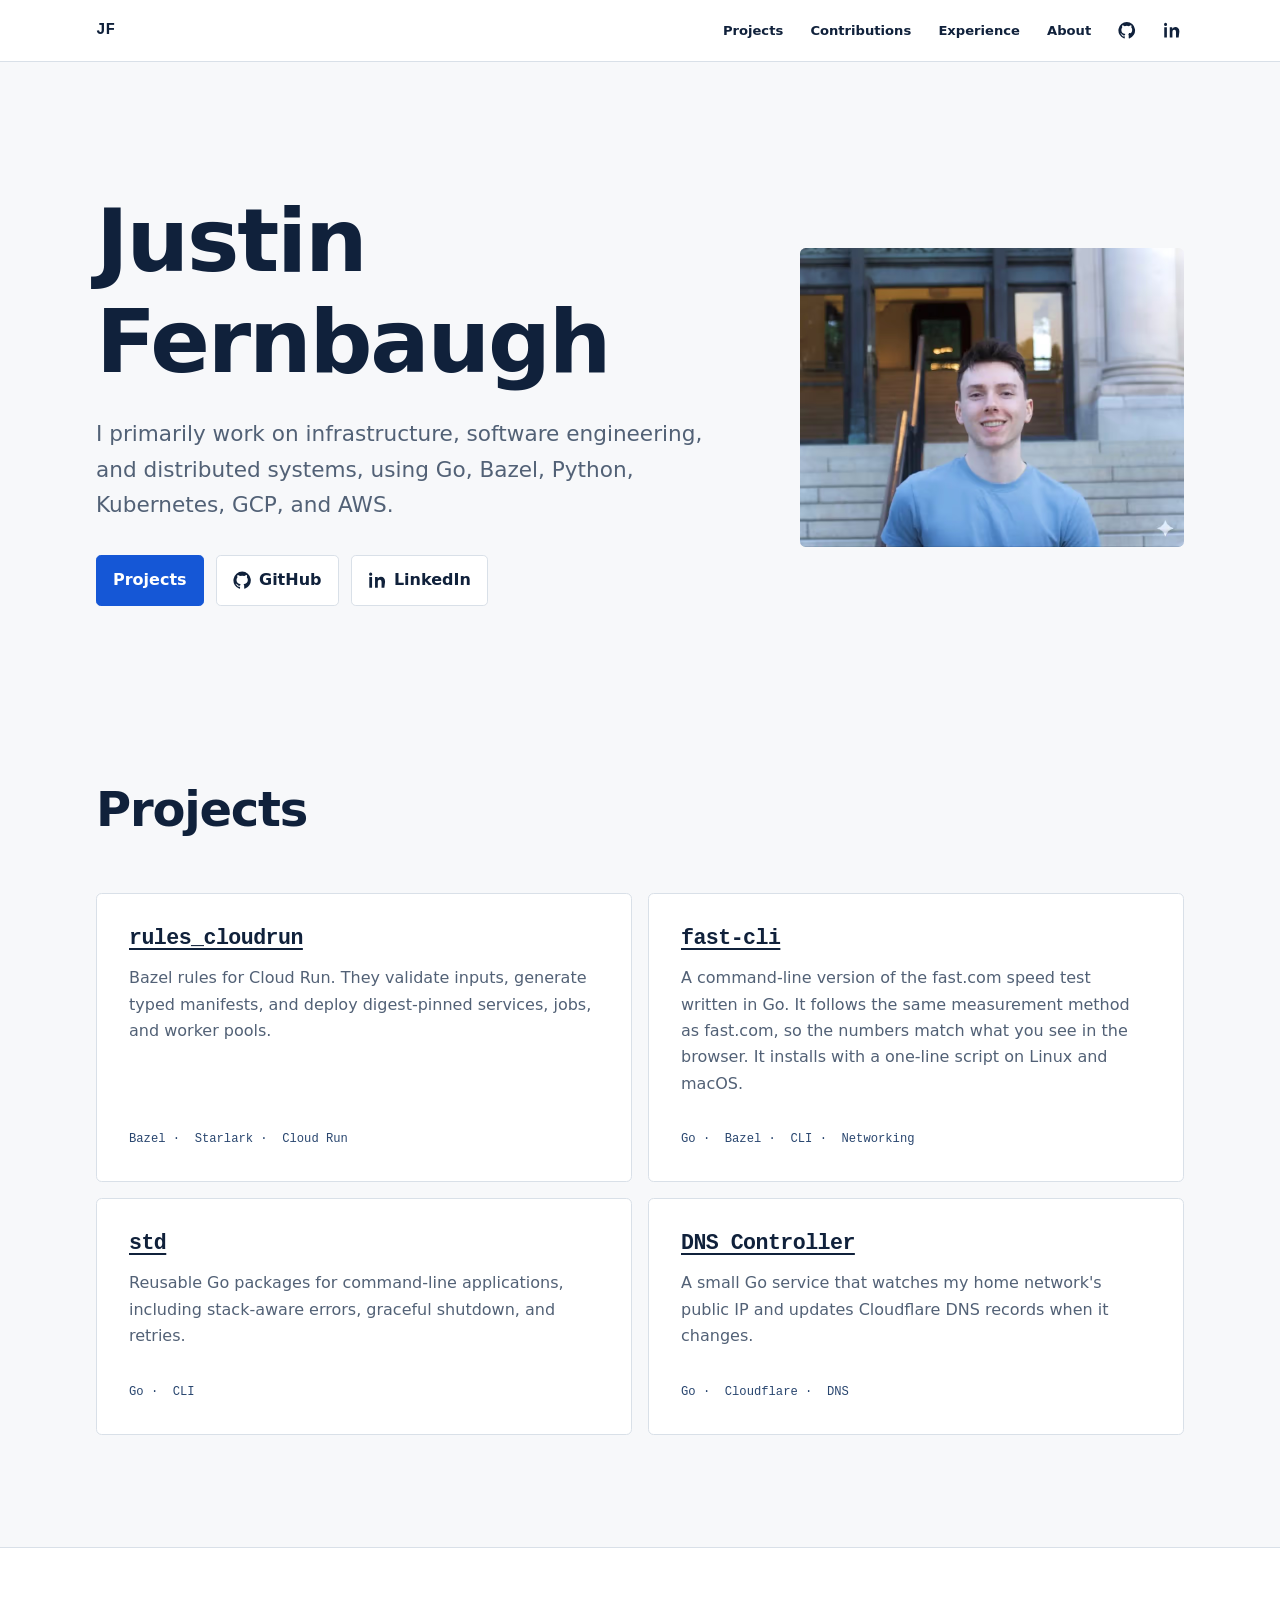
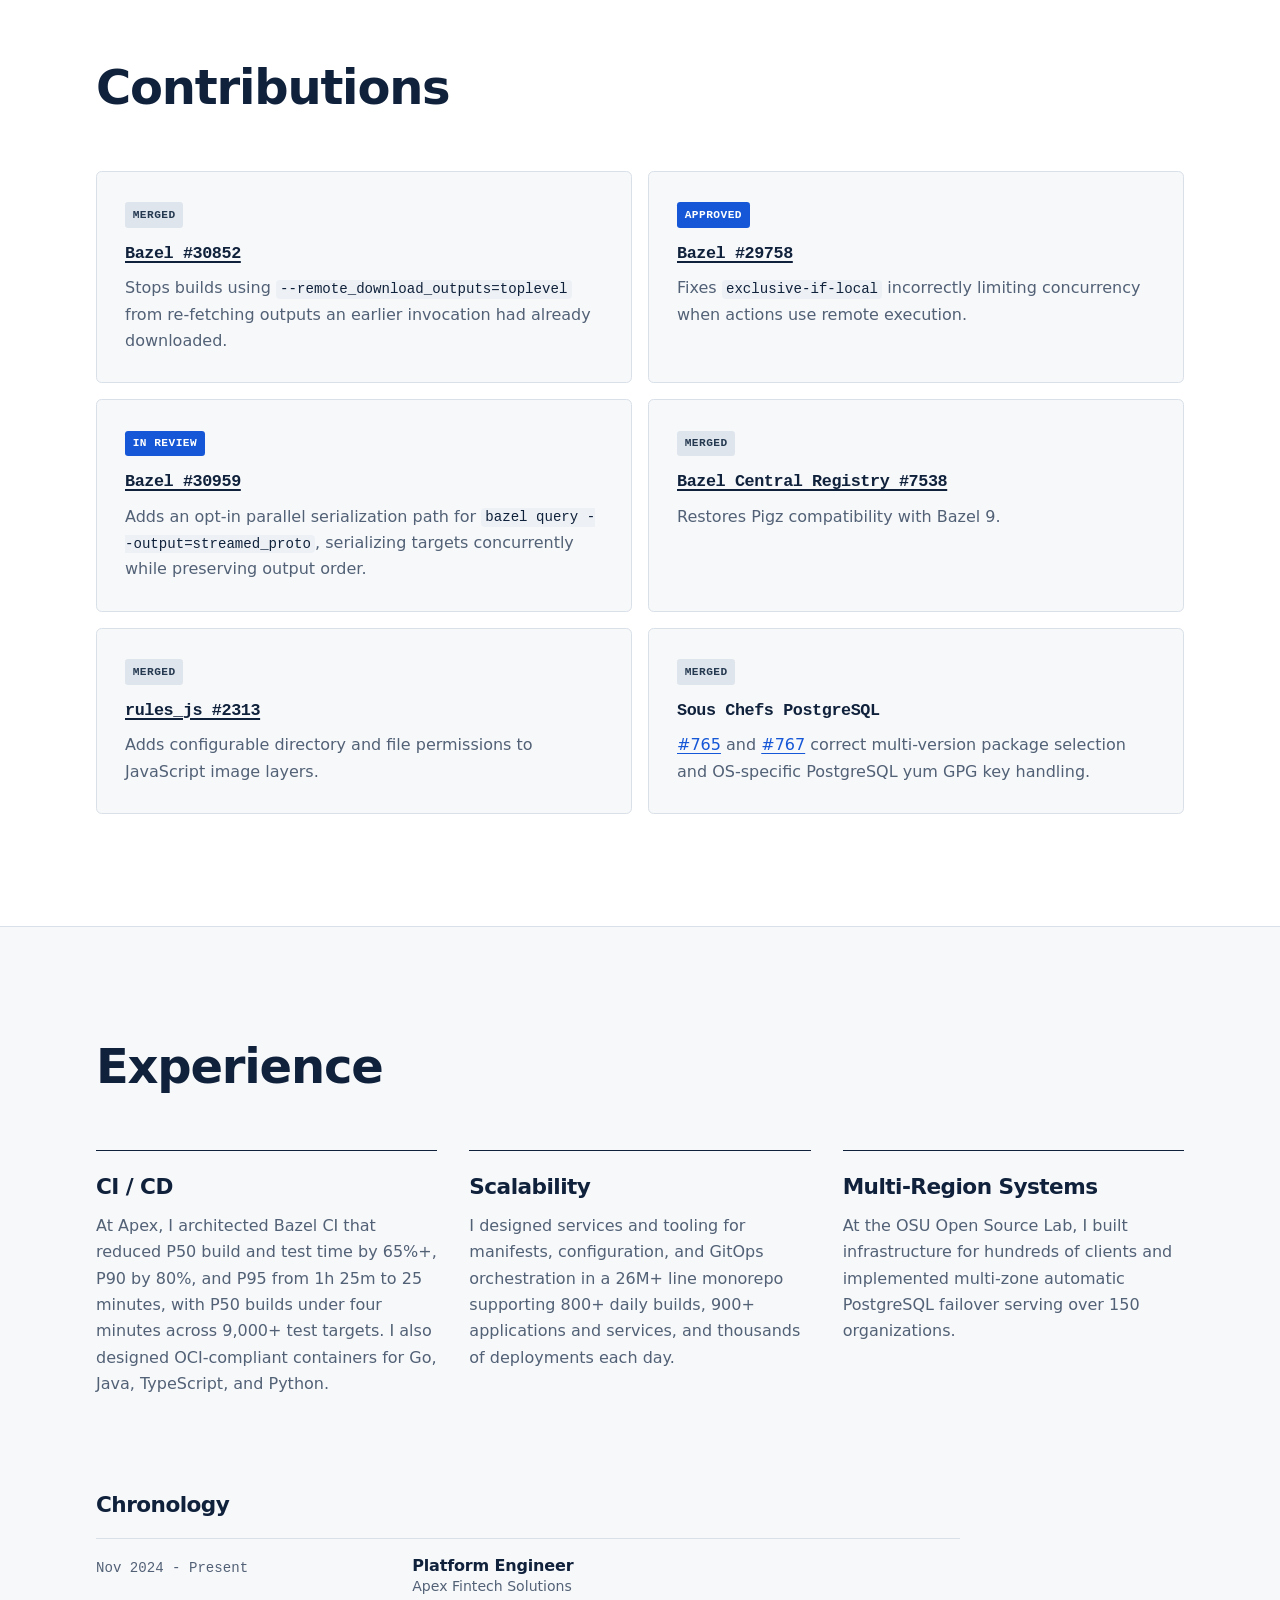
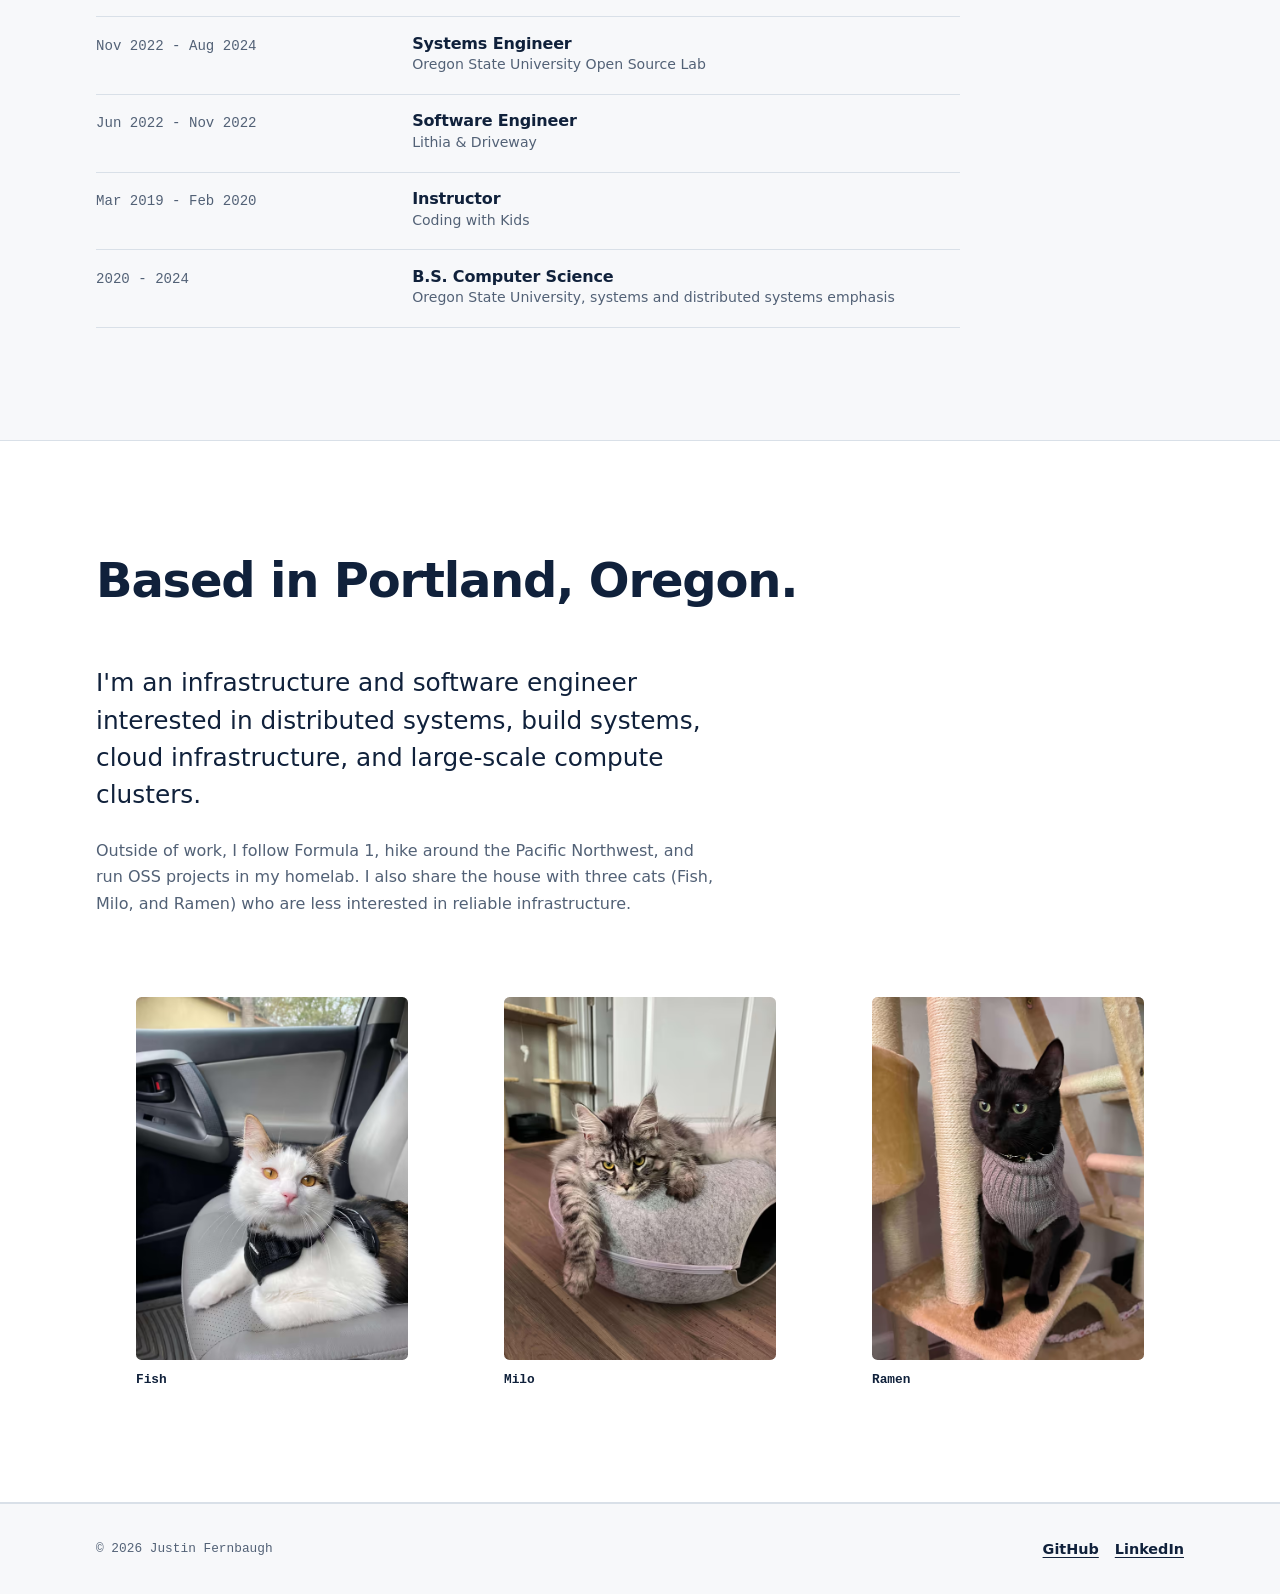
==== commit 041b8a17: "Replace Jarvis with fast-cli and plain up site copy Remove em dashes and curly punctuation, reword p" ====
--- a/index.html
+++ b/index.html
@@ -3,7 +3,7 @@
   <head>
     <meta charset="utf-8" />
     <meta name="viewport" content="width=device-width, initial-scale=1" />
-    <title>Justin Fernbaugh — Infrastructure &amp; Software Engineer</title>
+    <title>Justin Fernbaugh | Infrastructure &amp; Software Engineer</title>
     <meta
       name="description"
       content="Justin Fernbaugh is an infrastructure and software engineer working on distributed systems, build tooling, and cloud infrastructure."
@@ -15,7 +15,7 @@
     <meta property="og:site_name" content="Justin Fernbaugh" />
     <meta
       property="og:title"
-      content="Justin Fernbaugh — Infrastructure &amp; Software Engineer"
+      content="Justin Fernbaugh | Infrastructure &amp; Software Engineer"
     />
     <meta
       property="og:description"
@@ -35,7 +35,7 @@
     <meta name="twitter:card" content="summary_large_image" />
     <meta
       name="twitter:title"
-      content="Justin Fernbaugh — Infrastructure &amp; Software Engineer"
+      content="Justin Fernbaugh | Infrastructure &amp; Software Engineer"
     />
     <meta
       name="twitter:description"
@@ -756,7 +756,7 @@
             </h1>
             <p class="hero-copy">
               I primarily work on infrastructure, software engineering, and
-              distributed systems, leveraging Go, Bazel, Python, Kubernetes,
+              distributed systems, using Go, Bazel, Python, Kubernetes,
               GCP, and AWS.
             </p>
             <div class="hero-actions">
@@ -840,10 +840,9 @@
               >
             </h3>
             <p>
-              Cloud Run configuration is easy to duplicate and difficult to
-              validate. These Bazel rules validate inputs, generate typed
-              manifests, and support digest-pinned service, job, and worker
-              deployments.
+              Bazel rules for Cloud Run. They validate inputs, generate typed
+              manifests, and deploy digest-pinned services, jobs, and worker
+              pools.
             </p>
             <ul class="tags" aria-label="Technologies used">
               <li>Bazel</li>
@@ -853,27 +852,28 @@
           </article>
 
           <article class="project-card">
-            <h3><a href="https://github.com/justinswe/jarvis">Jarvis</a></h3>
+            <h3>
+              <a href="https://github.com/justinswe/fast-cli">fast-cli</a>
+            </h3>
             <p>
-              A search-grounded Discord AI system with multi-cloud and
-              multi-LLM-provider support. It can run as separate gateway and
-              worker microservices or as a single deployment, with optional
-              DynamoDB-backed state.
+              A command-line version of the fast.com speed test written in Go.
+              It follows the same measurement method as fast.com, so the
+              numbers match what you see in the browser. It installs with a
+              one-line script on Linux and macOS.
             </p>
             <ul class="tags" aria-label="Technologies used">
               <li>Go</li>
               <li>Bazel</li>
-              <li>Discord</li>
-              <li>Multi-cloud</li>
+              <li>CLI</li>
+              <li>Networking</li>
             </ul>
           </article>
 
           <article class="project-card">
             <h3><a href="https://github.com/justinswe/std">std</a></h3>
             <p>
-              Reusable Go building blocks for production command-line
-              applications: stack-aware errors, graceful shutdown, and retry
-              behavior designed around resilient operations.
+              Reusable Go packages for command-line applications, including
+              stack-aware errors, graceful shutdown, and retries.
             </p>
             <ul class="tags" aria-label="Technologies used">
               <li>Go</li>
@@ -888,9 +888,8 @@
               >
             </h3>
             <p>
-              A small Go service that watches a changing public IP and keeps
-              Cloudflare DNS records synchronized, removing a fragile manual
-              step from home-lab operations.
+              A small Go service that watches my home network's public IP and
+              updates Cloudflare DNS records when it changes.
             </p>
             <ul class="tags" aria-label="Technologies used">
               <li>Go</li>
@@ -1007,7 +1006,7 @@
             <p>
               At Apex, I architected Bazel CI that reduced P50 build and test
               time by 65%+, P90 by 80%, and P95 from 1h 25m to 25 minutes, with
-              sub-four-minute P50 builds across 9,000+ test targets. I also
+              P50 builds under four minutes across 9,000+ test targets. I also
               designed OCI-compliant containers for Go, Java, TypeScript, and
               Python.
             </p>
@@ -1036,7 +1035,7 @@
           <ol>
             <li>
               <p class="chronology-date">
-                <time datetime="2024-11">Nov 2024</time> — Present
+                <time datetime="2024-11">Nov 2024</time> - Present
               </p>
               <div>
                 <h4>Platform Engineer</h4>
@@ -1045,7 +1044,7 @@
             </li>
             <li>
               <p class="chronology-date">
-                <time datetime="2022-11">Nov 2022</time> —
+                <time datetime="2022-11">Nov 2022</time> -
                 <time datetime="2024-08">Aug 2024</time>
               </p>
               <div>
@@ -1055,7 +1054,7 @@
             </li>
             <li>
               <p class="chronology-date">
-                <time datetime="2022-06">Jun 2022</time> —
+                <time datetime="2022-06">Jun 2022</time> -
                 <time datetime="2022-11">Nov 2022</time>
               </p>
               <div>
@@ -1065,7 +1064,7 @@
             </li>
             <li>
               <p class="chronology-date">
-                <time datetime="2019-03">Mar 2019</time> —
+                <time datetime="2019-03">Mar 2019</time> -
                 <time datetime="2020-02">Feb 2020</time>
               </p>
               <div>
@@ -1075,13 +1074,13 @@
             </li>
             <li>
               <p class="chronology-date">
-                <time datetime="2020">2020</time> —
+                <time datetime="2020">2020</time> -
                 <time datetime="2024">2024</time>
               </p>
               <div>
                 <h4>B.S. Computer Science</h4>
                 <p>
-                  Oregon State University · Systems and distributed systems
+                  Oregon State University, systems and distributed systems
                   emphasis
                 </p>
               </div>
@@ -1101,14 +1100,14 @@
           <div class="about-grid">
             <div class="about-copy">
               <p class="about-lede">
-                I’m an infrastructure and software engineer interested in
+                I'm an infrastructure and software engineer interested in
                 distributed systems, build systems, cloud infrastructure, and
                 large-scale compute clusters.
               </p>
               <p>
                 Outside of work, I follow Formula 1, hike around the Pacific
                 Northwest, and run OSS projects in my homelab. I also share the
-                house with three cats—Fish, Milo, and Ramen—who are less
+                house with three cats (Fish, Milo, and Ramen) who are less
                 interested in reliable infrastructure.
               </p>
             </div>
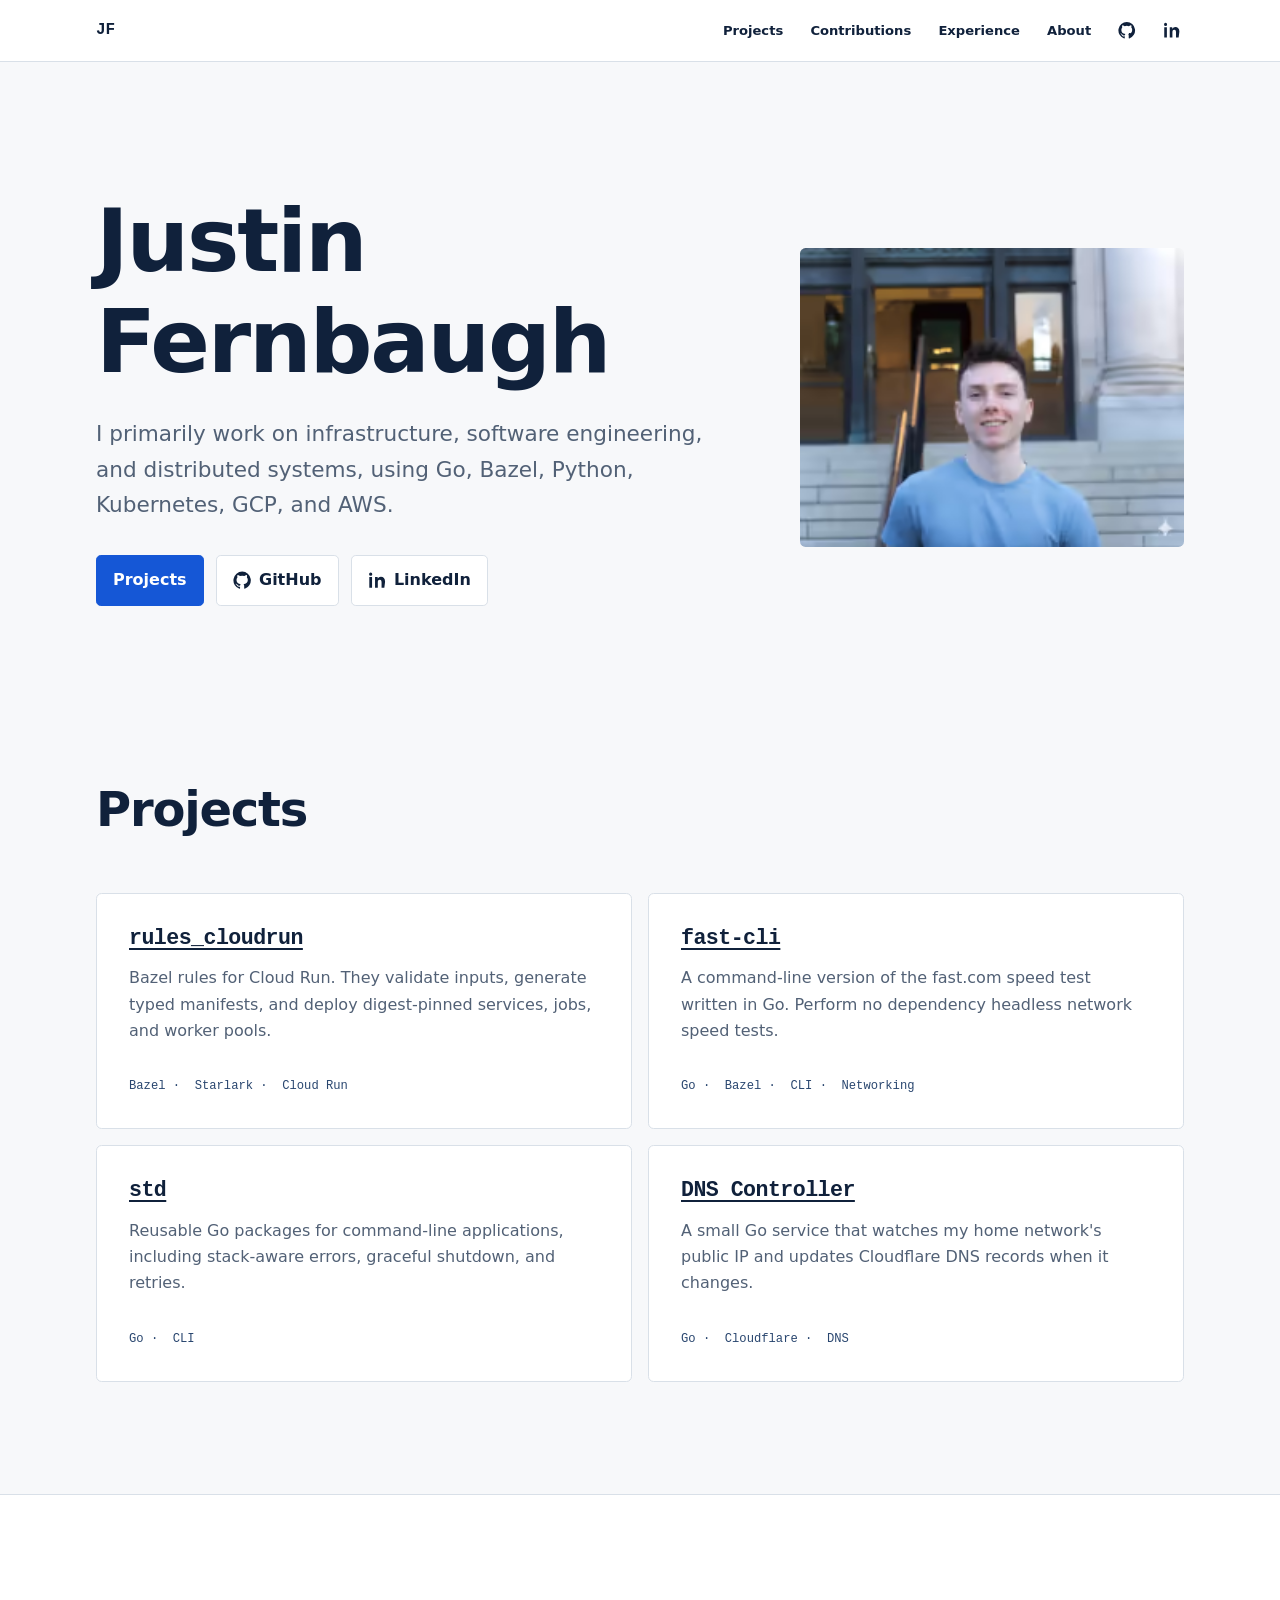
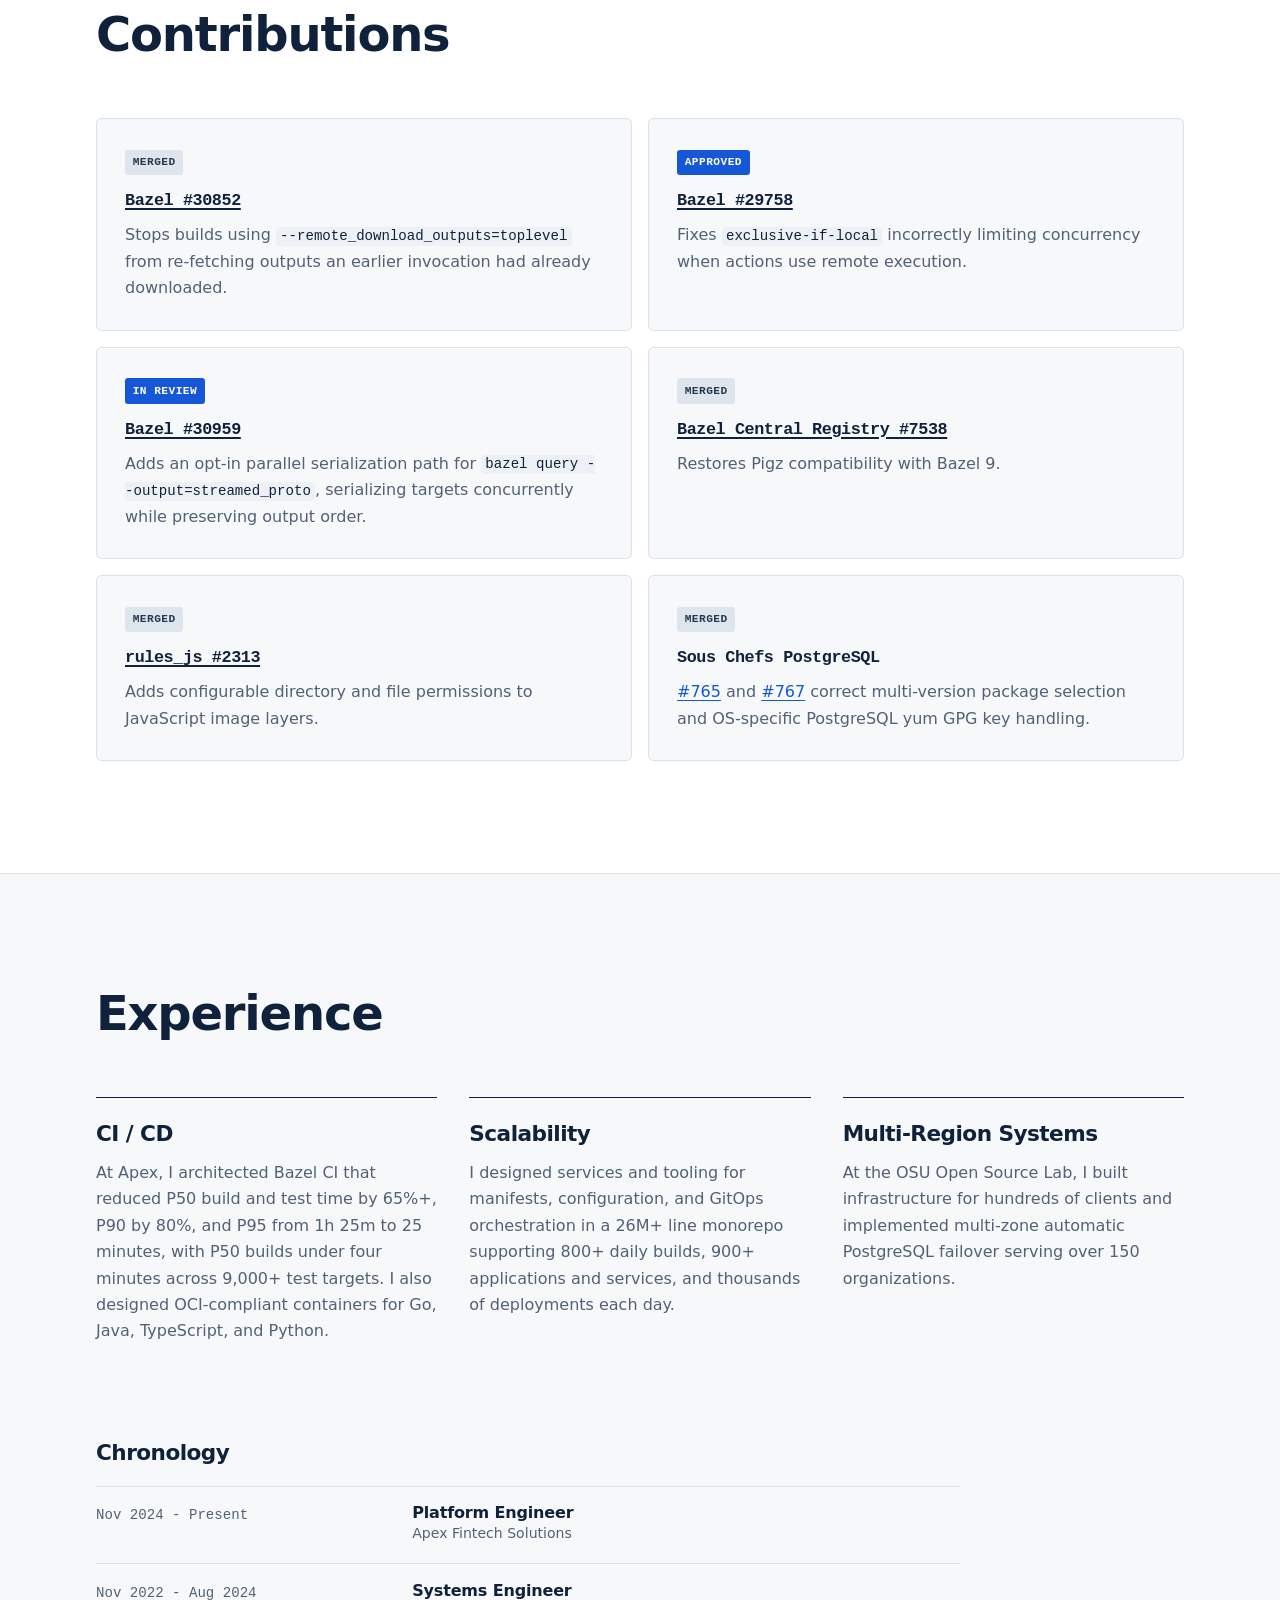
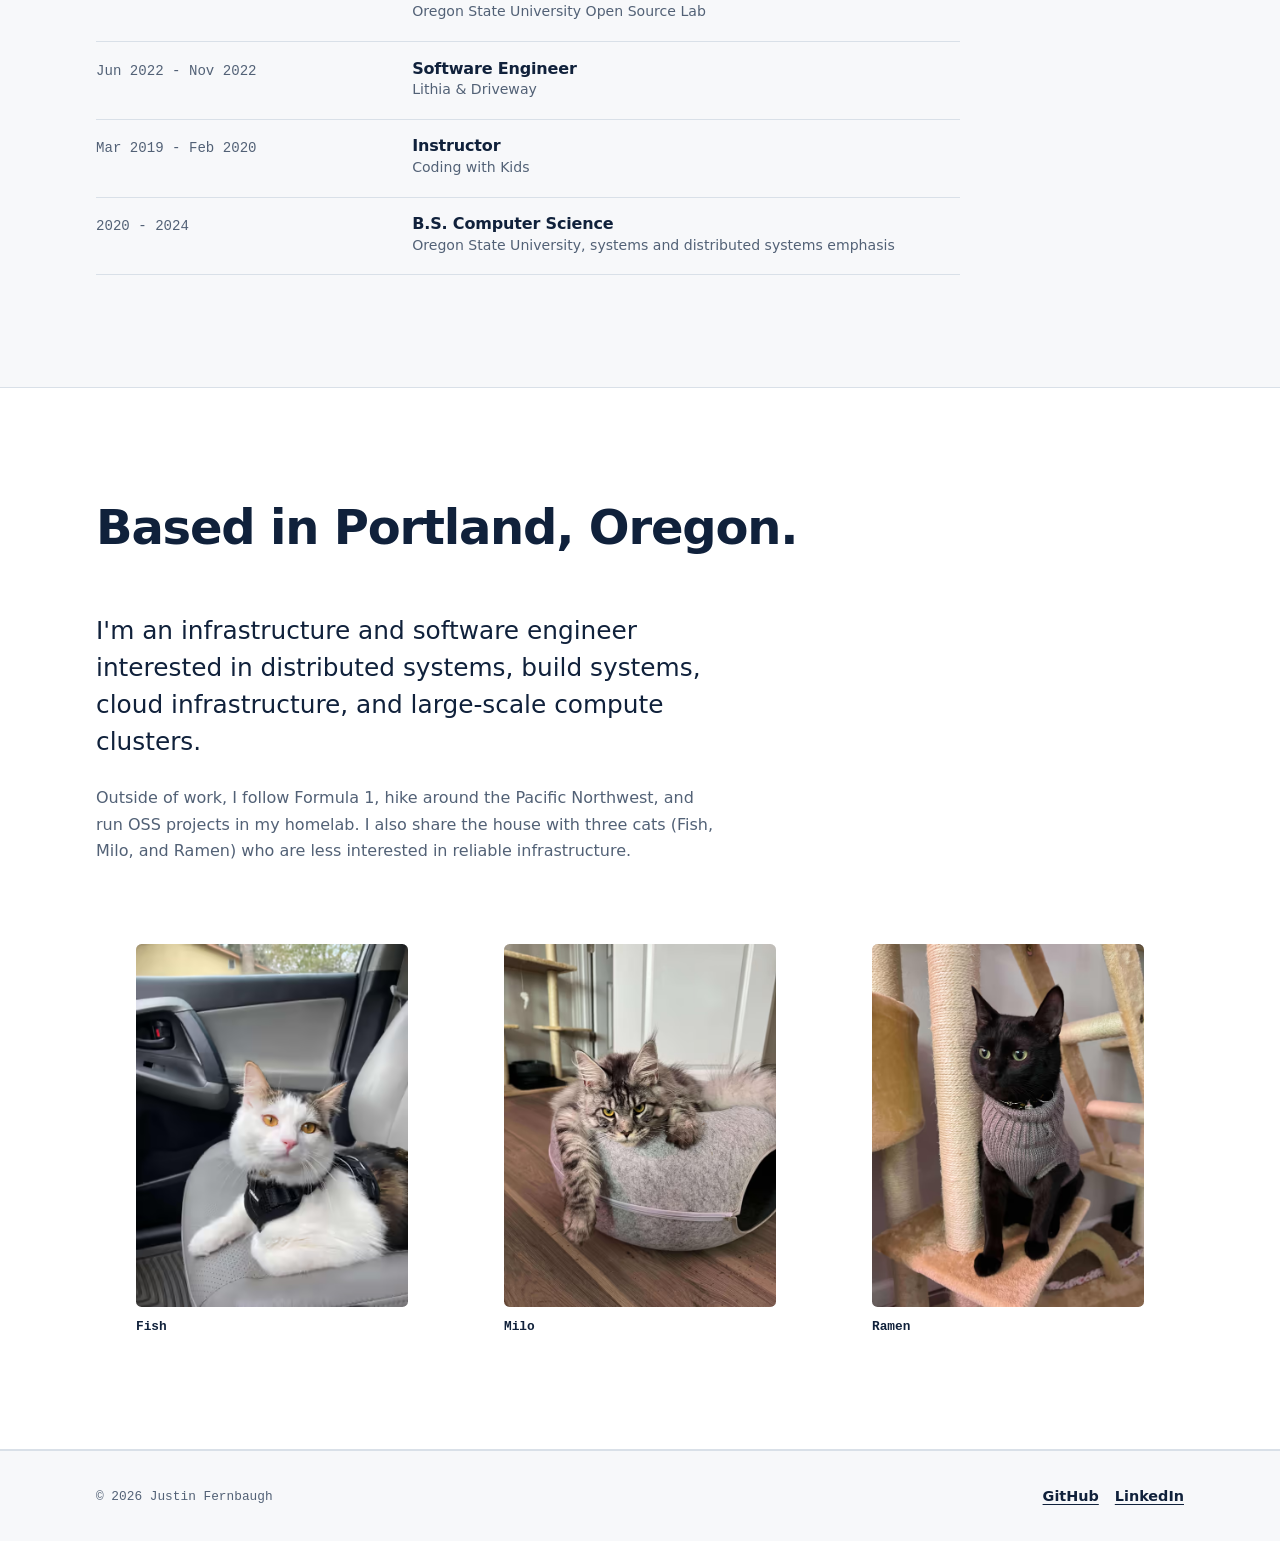
==== commit 1eeead88: "Update fast-cli description Co-Authored-By: Claude Opus 5.5 <noreply@anthropic.com> Claude-Session: " ====
--- a/index.html
+++ b/index.html
@@ -857,9 +857,7 @@
             </h3>
             <p>
               A command-line version of the fast.com speed test written in Go.
-              It follows the same measurement method as fast.com, so the
-              numbers match what you see in the browser. It installs with a
-              one-line script on Linux and macOS.
+              Perform no dependency headless network speed tests.
             </p>
             <ul class="tags" aria-label="Technologies used">
               <li>Go</li>
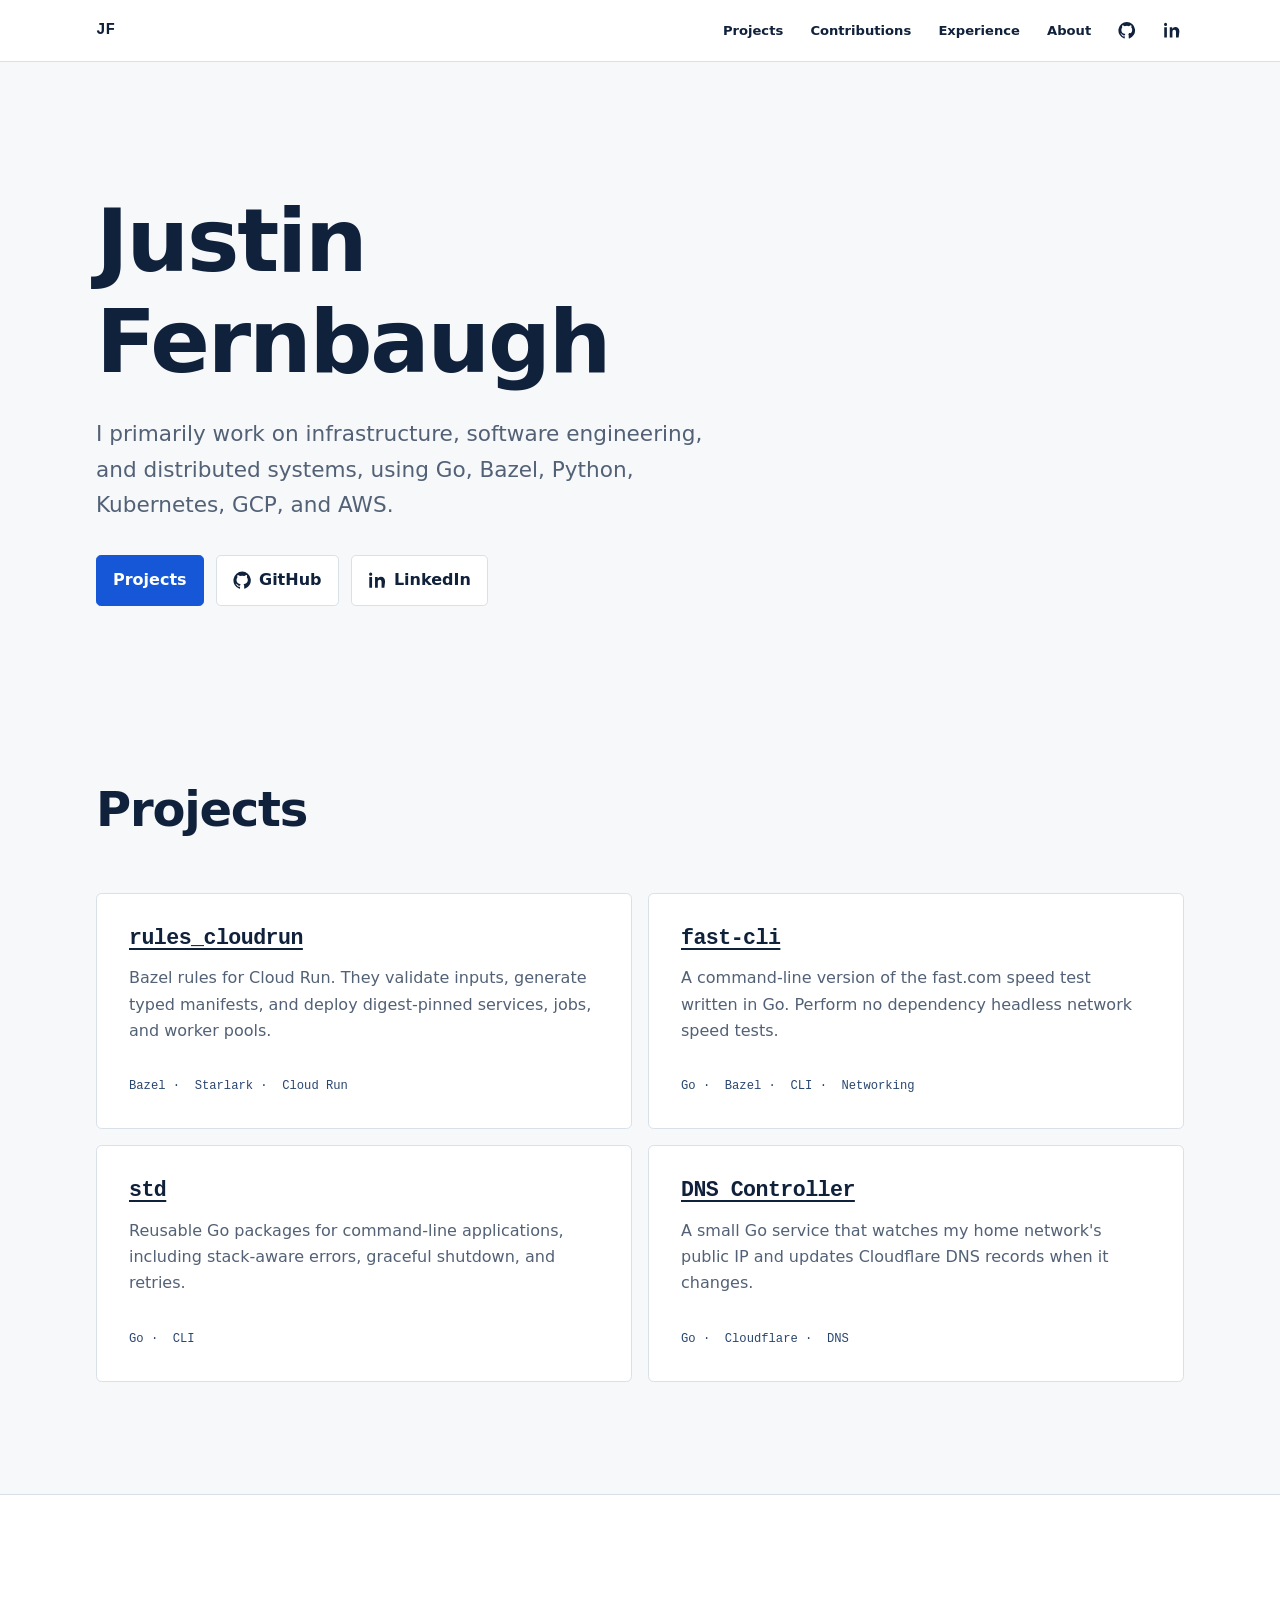
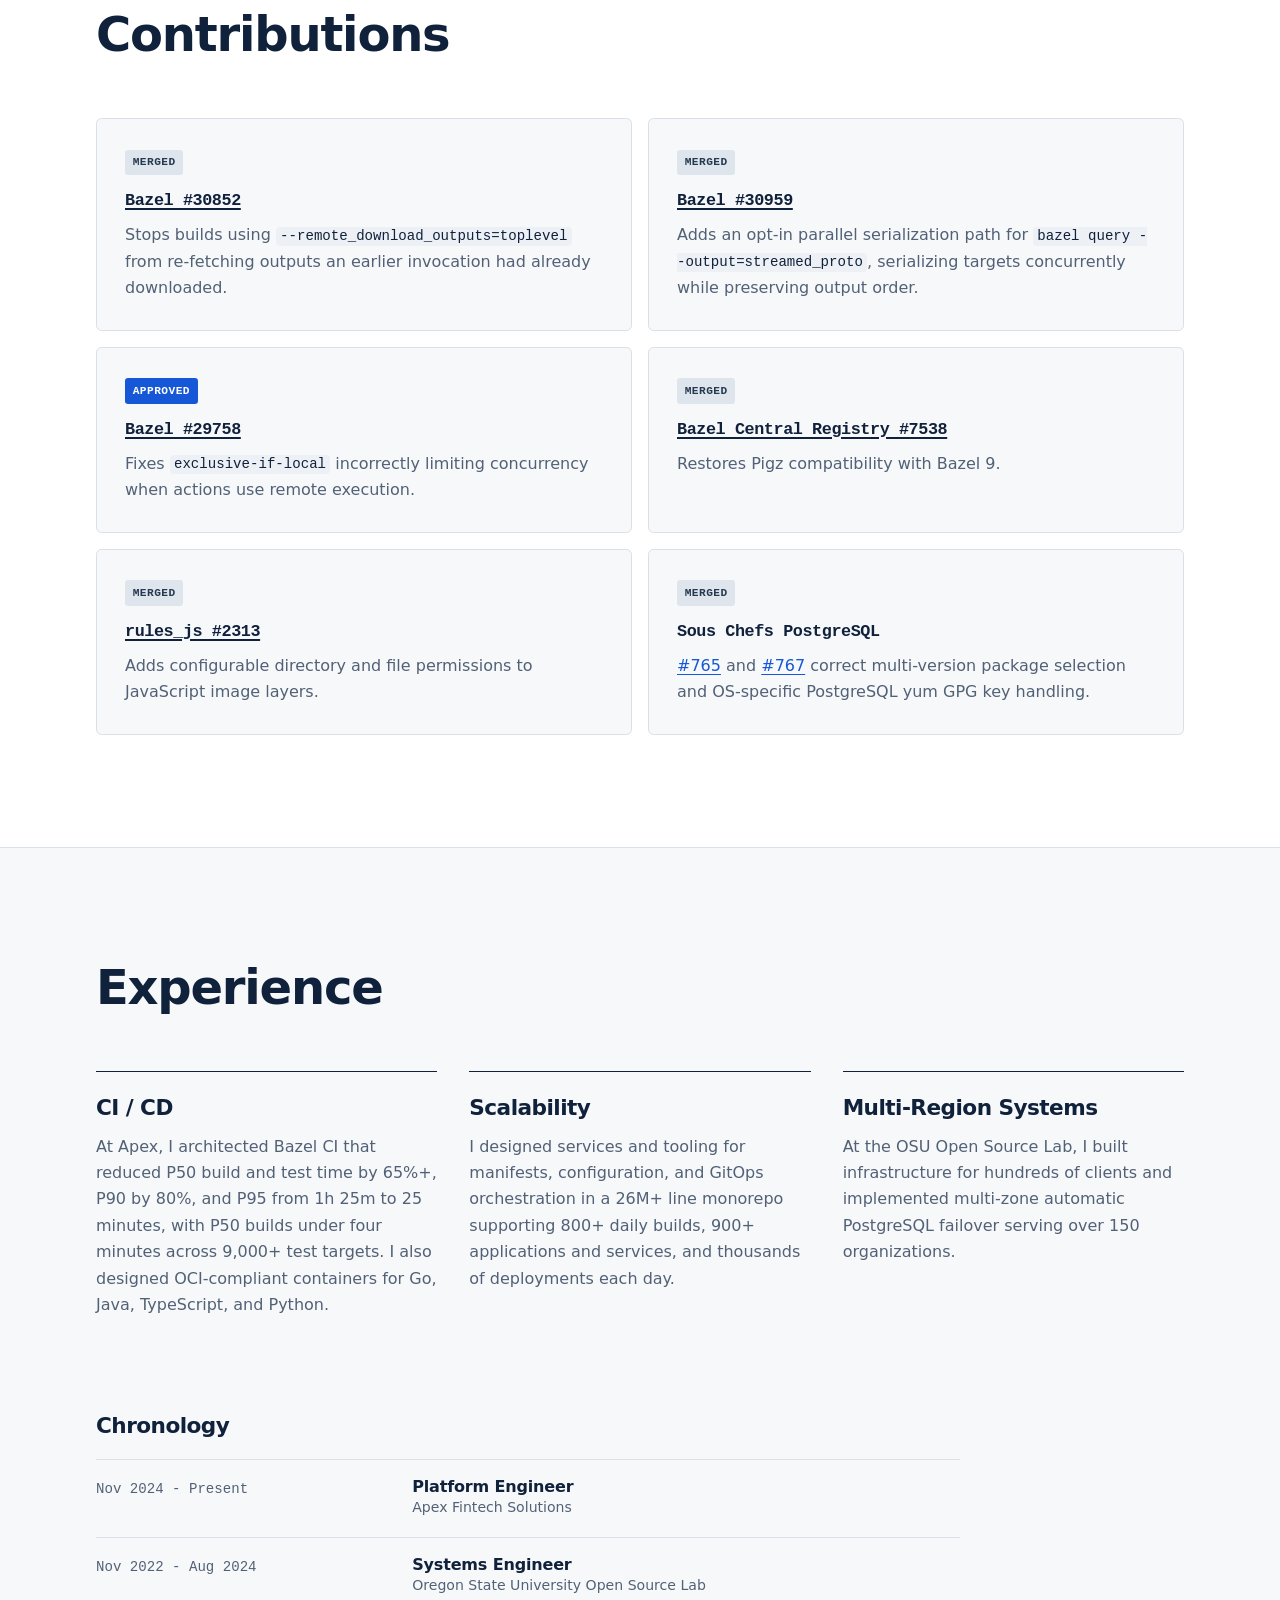
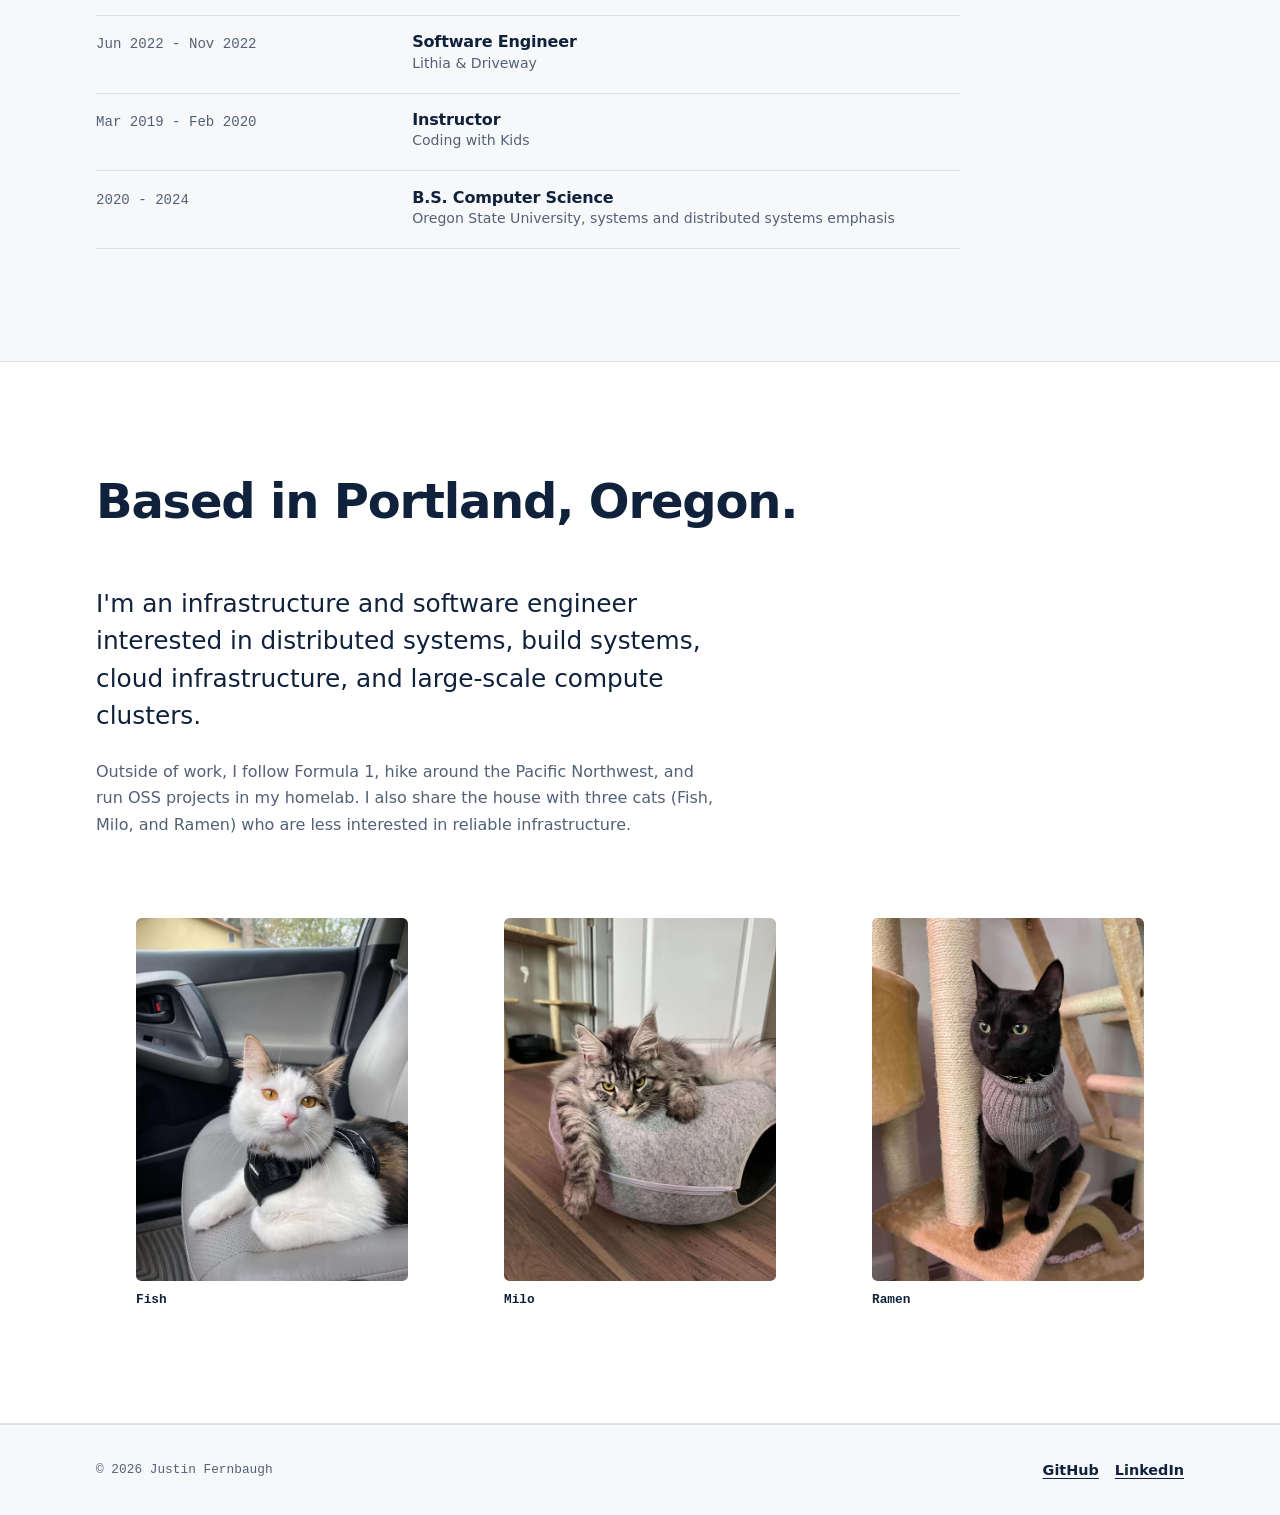
==== commit 97d344aa: "Mark Bazel #30959 parallel streamed_proto PR as merged Co-Authored-By: Claude Opus 5.5 <noreply@anth" ====
--- a/index.html
+++ b/index.html
@@ -922,6 +922,20 @@
             </article>
 
             <article class="contribution-card">
+              <p><span class="status status-merged">Merged</span></p>
+              <h3>
+                <a href="https://github.com/bazelbuild/bazel/pull/30959"
+                  >Bazel #30959</a
+                >
+              </h3>
+              <p>
+                Adds an opt-in parallel serialization path for
+                <code>bazel query --output=streamed_proto</code>, serializing
+                targets concurrently while preserving output order.
+              </p>
+            </article>
+
+            <article class="contribution-card">
               <p><span class="status status-review">Approved</span></p>
               <h3>
                 <a href="https://github.com/bazelbuild/bazel/pull/29758"
@@ -931,20 +945,6 @@
               <p>
                 Fixes <code>exclusive-if-local</code> incorrectly limiting
                 concurrency when actions use remote execution.
-              </p>
-            </article>
-
-            <article class="contribution-card">
-              <p><span class="status status-review">In review</span></p>
-              <h3>
-                <a href="https://github.com/bazelbuild/bazel/pull/30959"
-                  >Bazel #30959</a
-                >
-              </h3>
-              <p>
-                Adds an opt-in parallel serialization path for
-                <code>bazel query --output=streamed_proto</code>, serializing
-                targets concurrently while preserving output order.
               </p>
             </article>
 
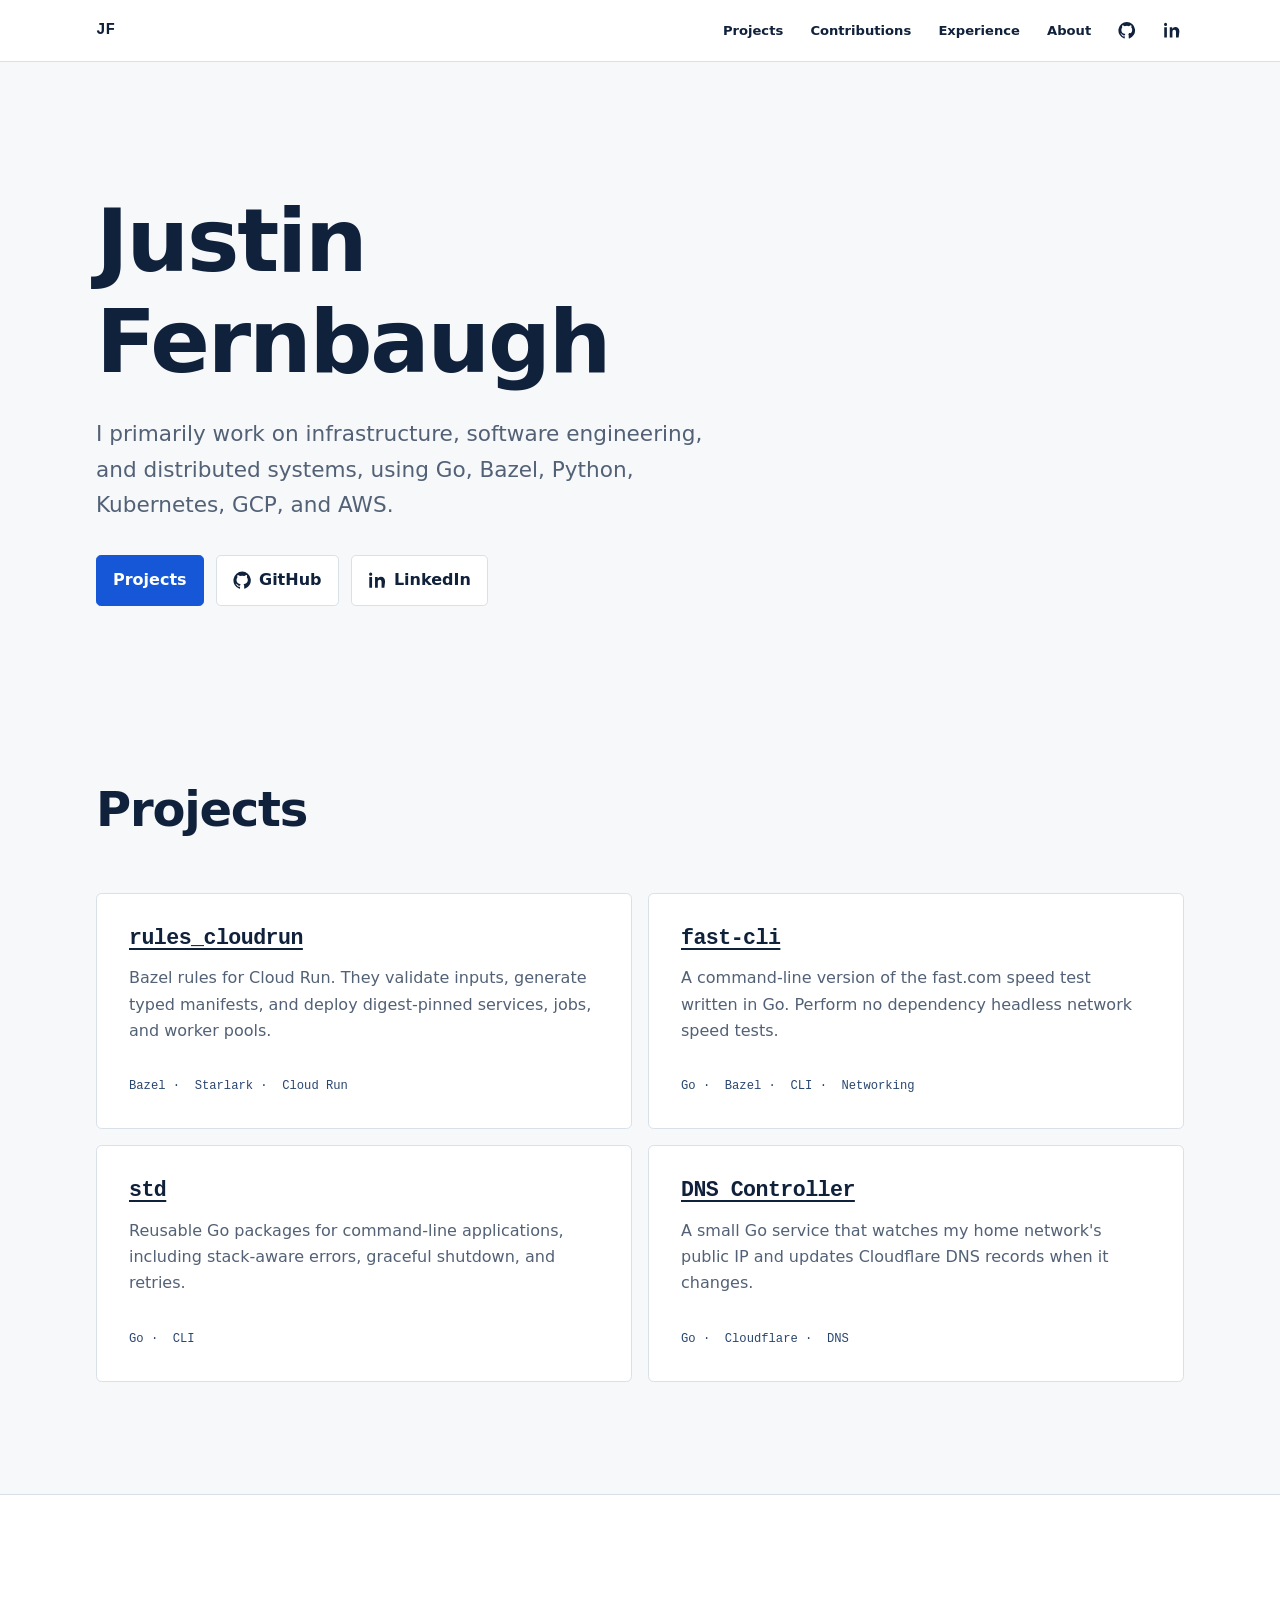
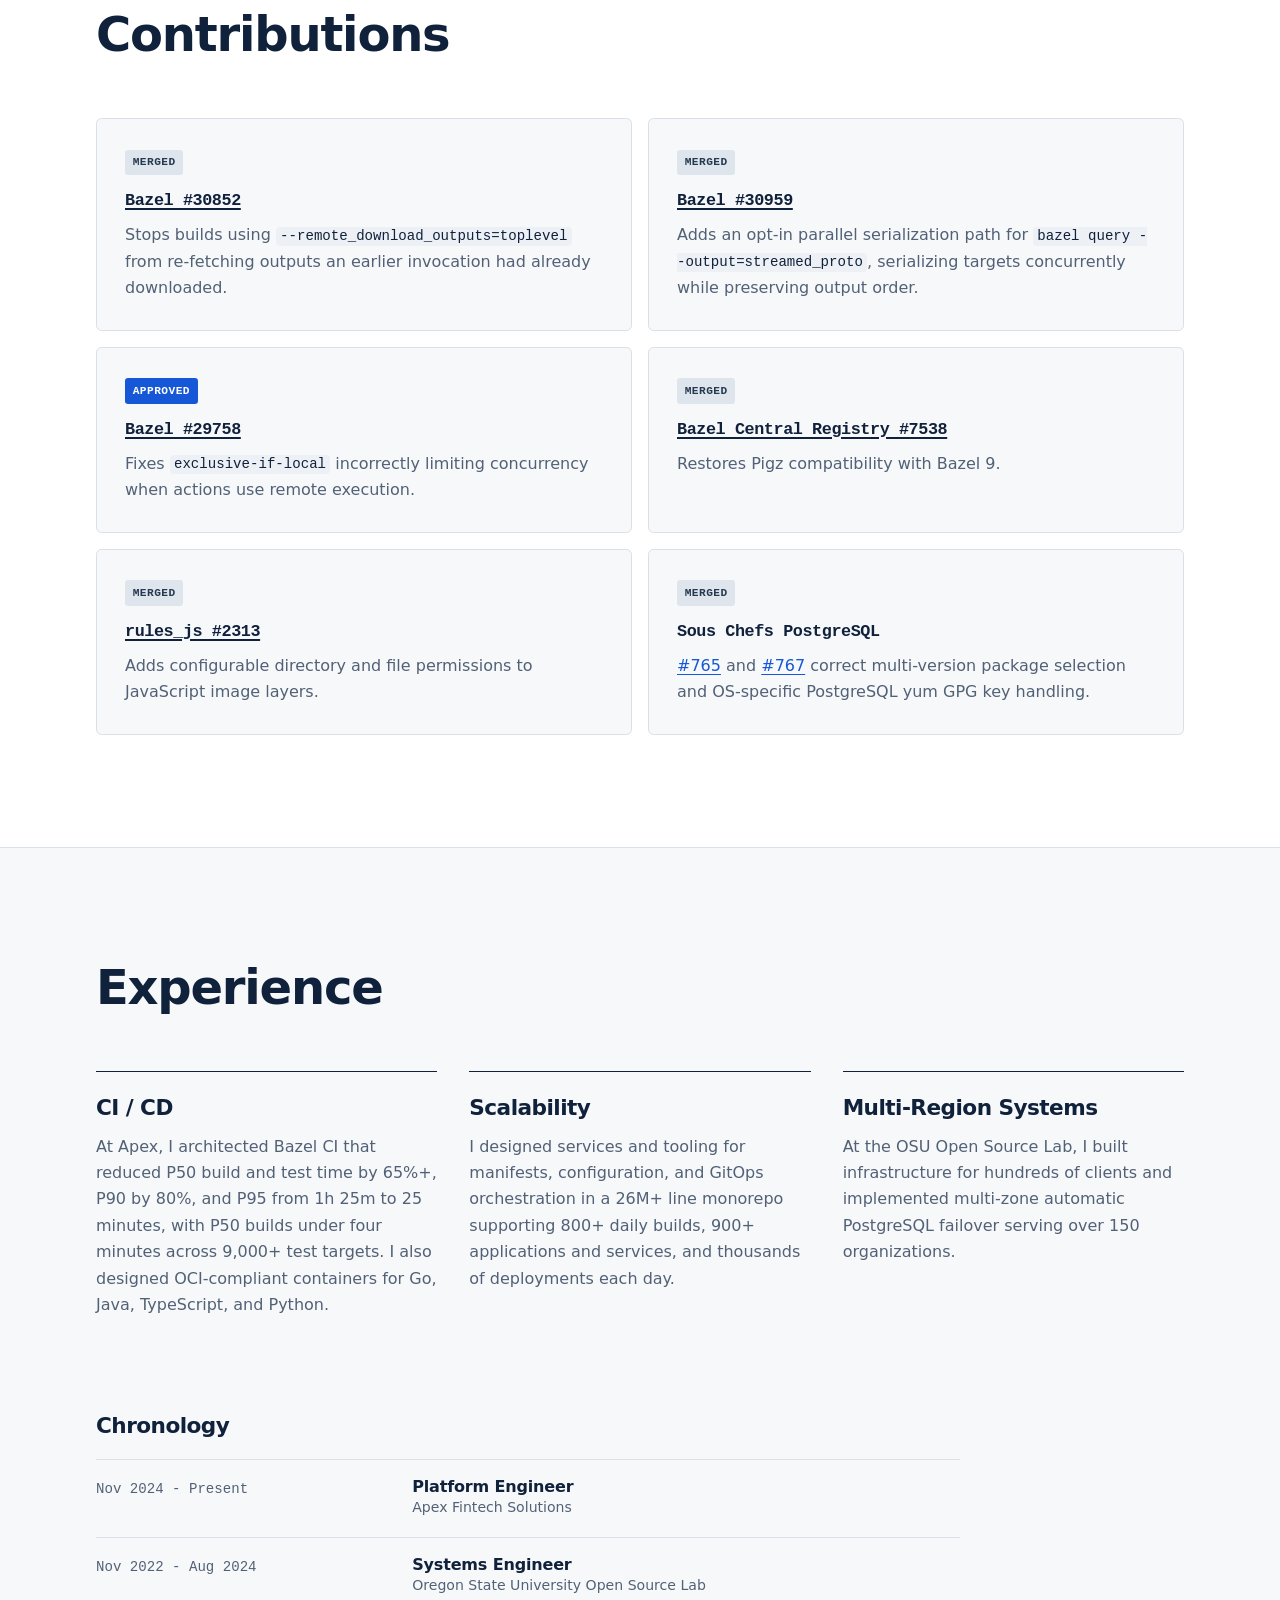
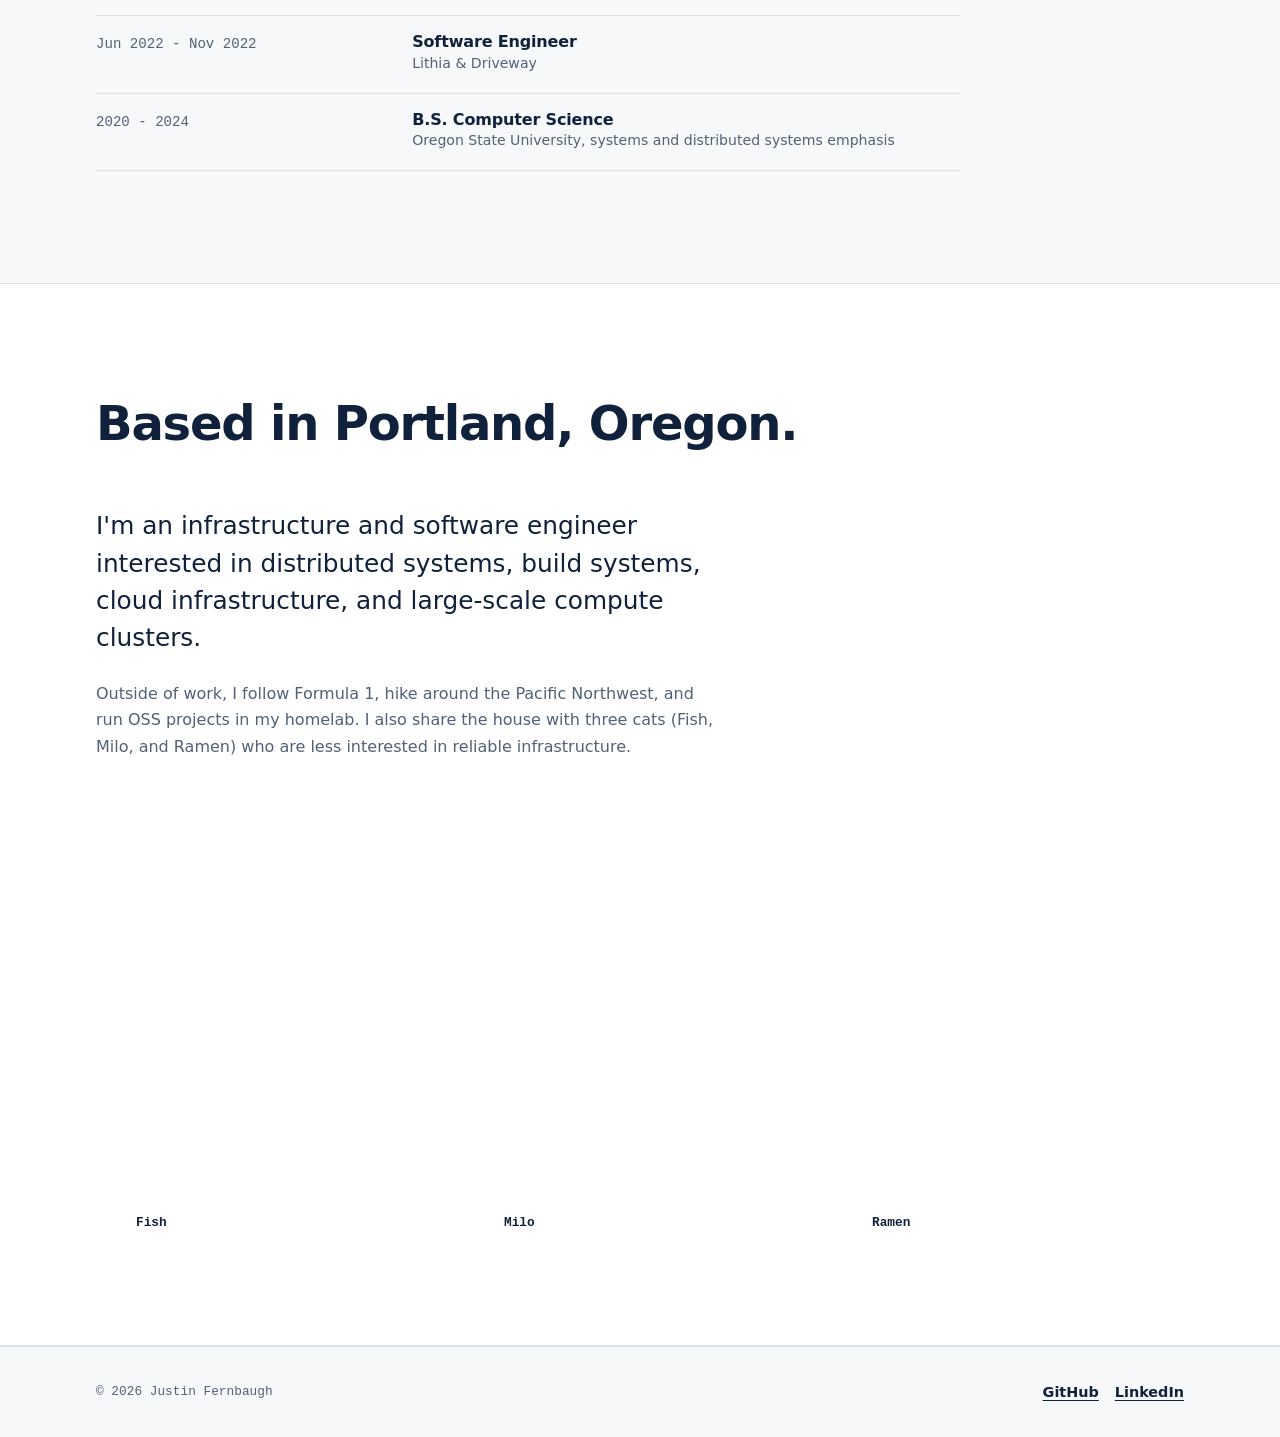
==== commit 8c029295: "update roles" ====
--- a/index.html
+++ b/index.html
@@ -1058,16 +1058,6 @@
               <div>
                 <h4>Software Engineer</h4>
                 <p>Lithia &amp; Driveway</p>
-              </div>
-            </li>
-            <li>
-              <p class="chronology-date">
-                <time datetime="2019-03">Mar 2019</time> -
-                <time datetime="2020-02">Feb 2020</time>
-              </p>
-              <div>
-                <h4>Instructor</h4>
-                <p>Coding with Kids</p>
               </div>
             </li>
             <li>
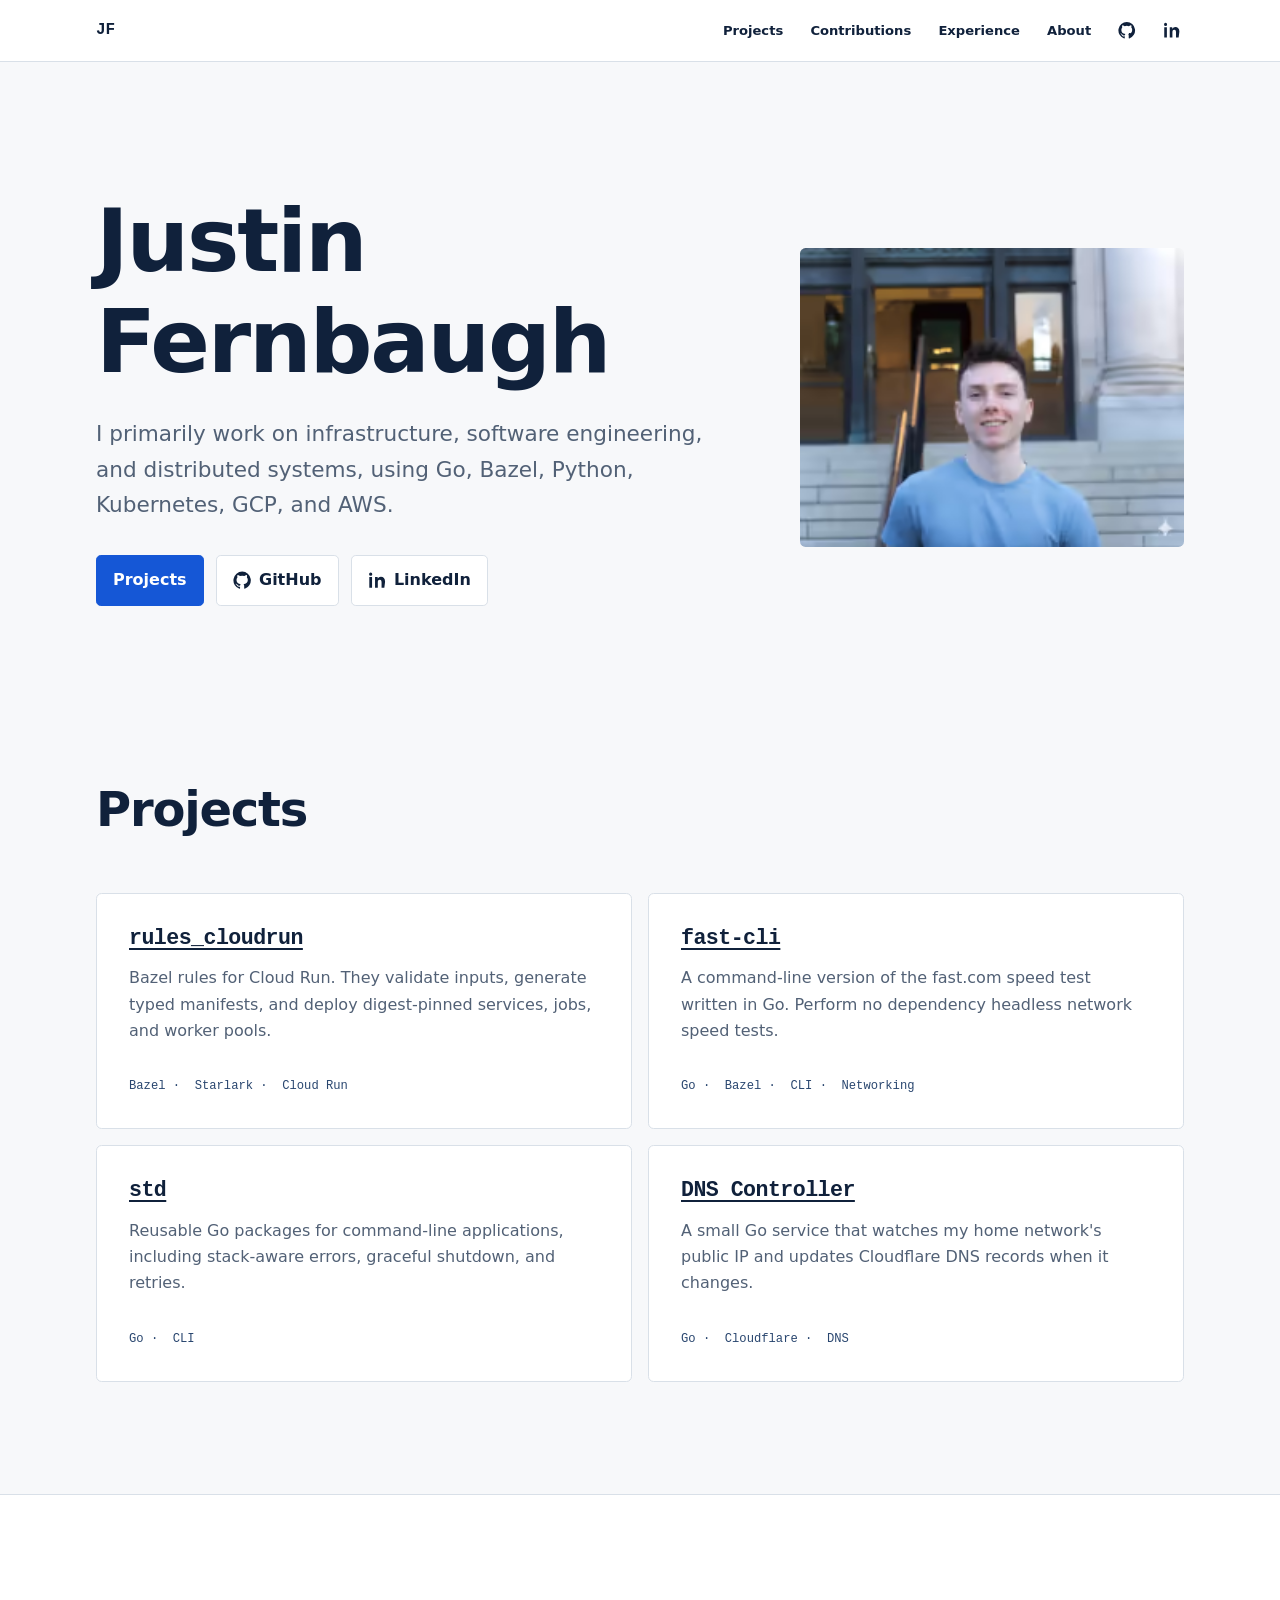
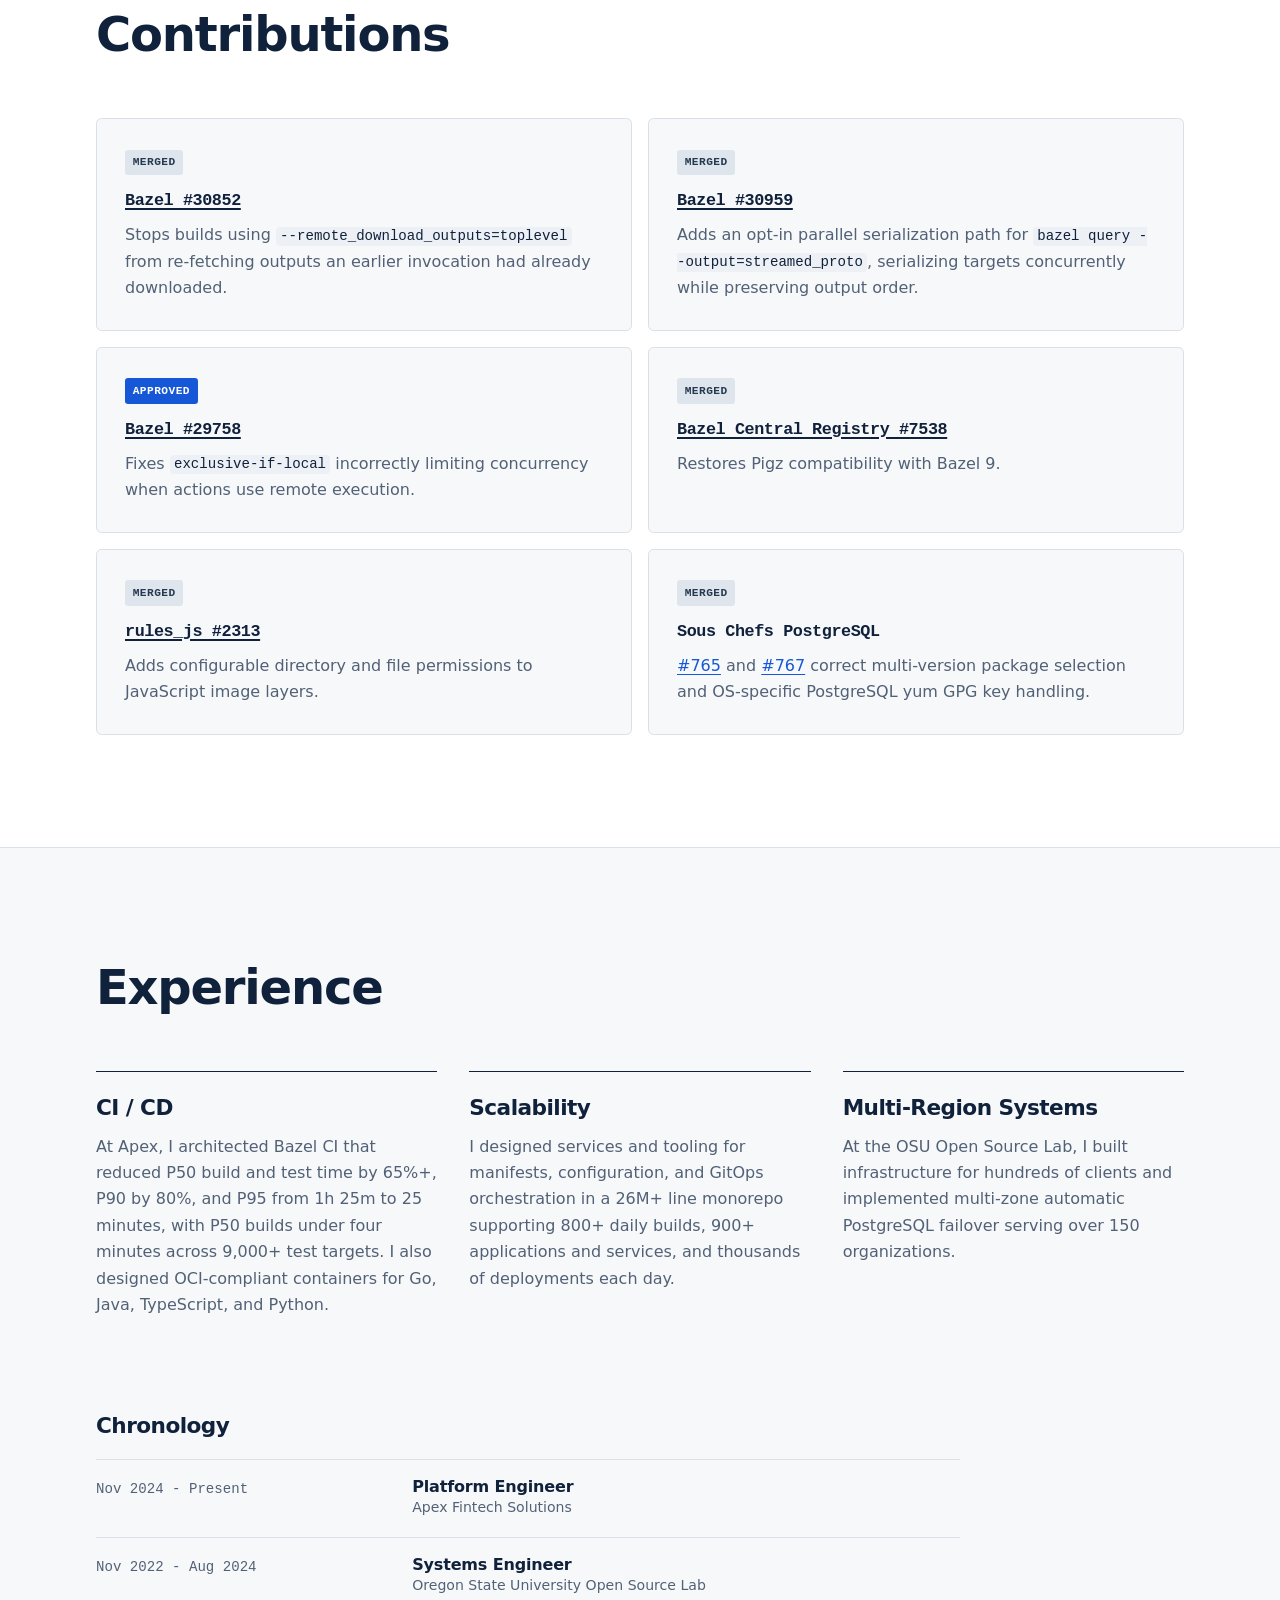
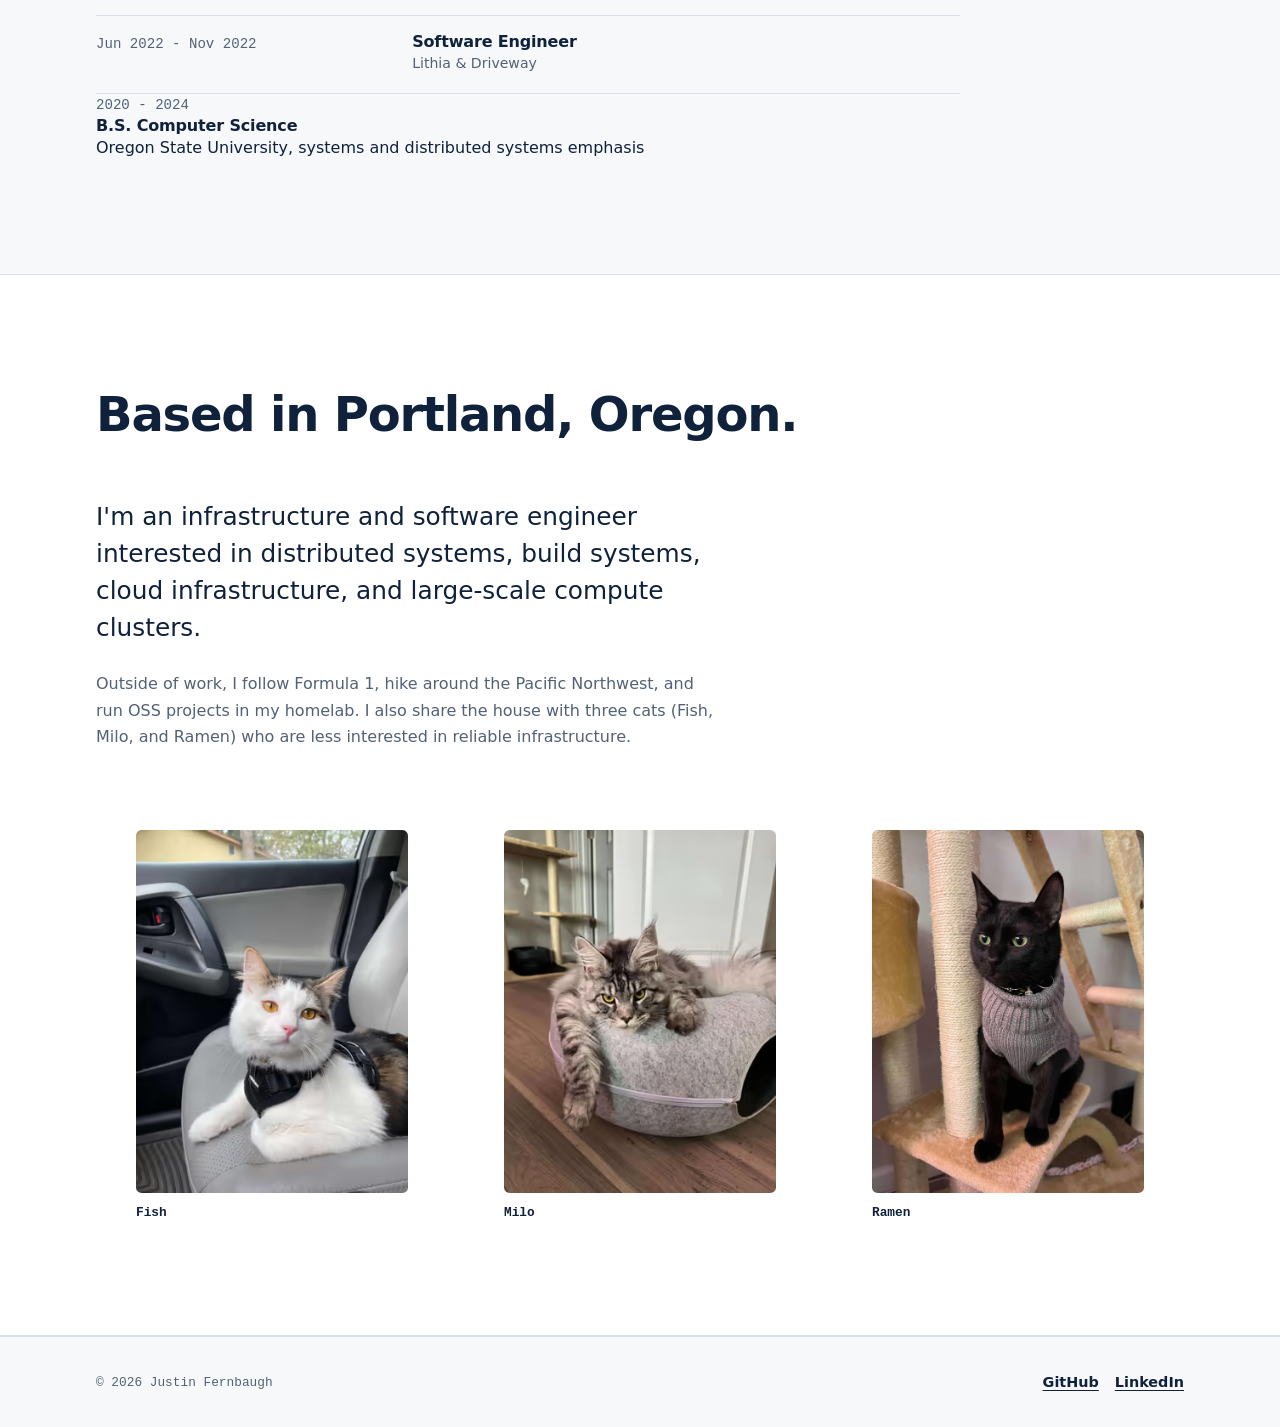
==== commit b4ec2c1b: "update roles" ====
--- a/index.html
+++ b/index.html
@@ -1060,7 +1060,6 @@
                 <p>Lithia &amp; Driveway</p>
               </div>
             </li>
-            <li>
               <p class="chronology-date">
                 <time datetime="2020">2020</time> -
                 <time datetime="2024">2024</time>
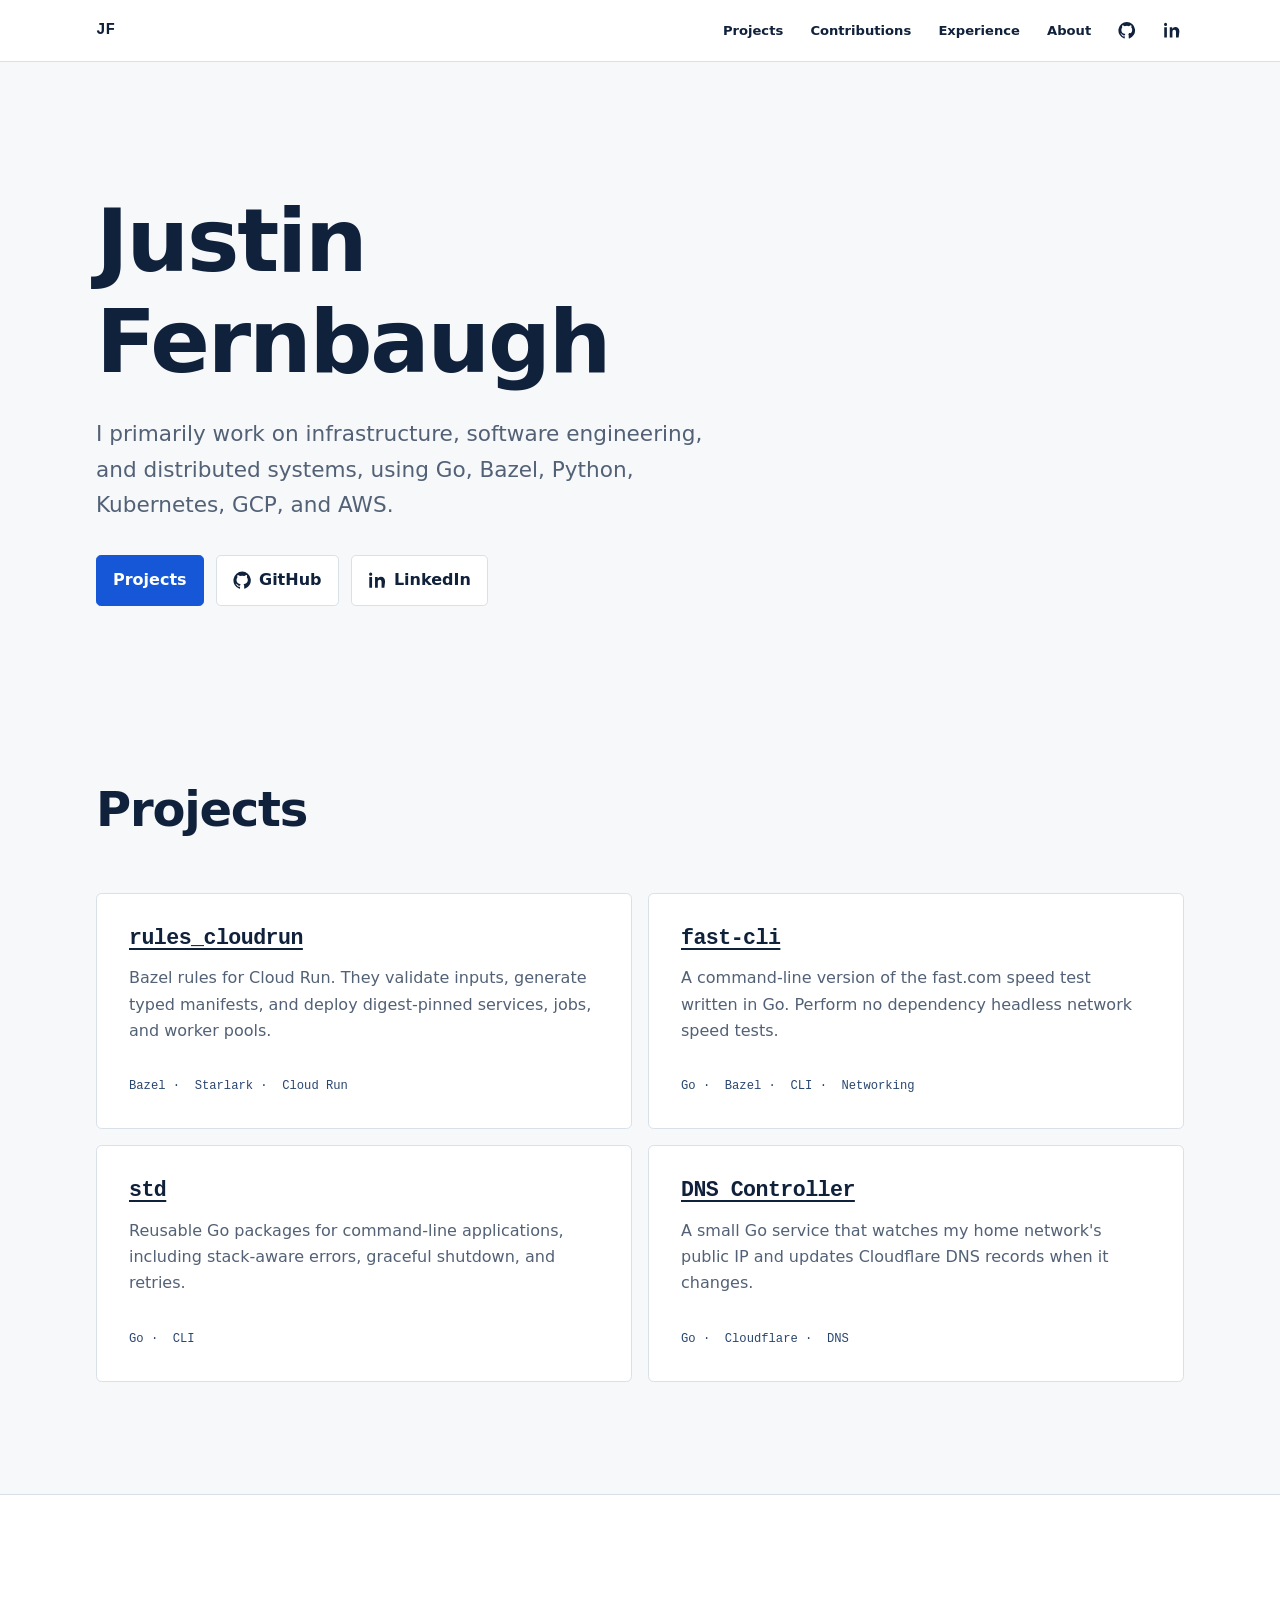
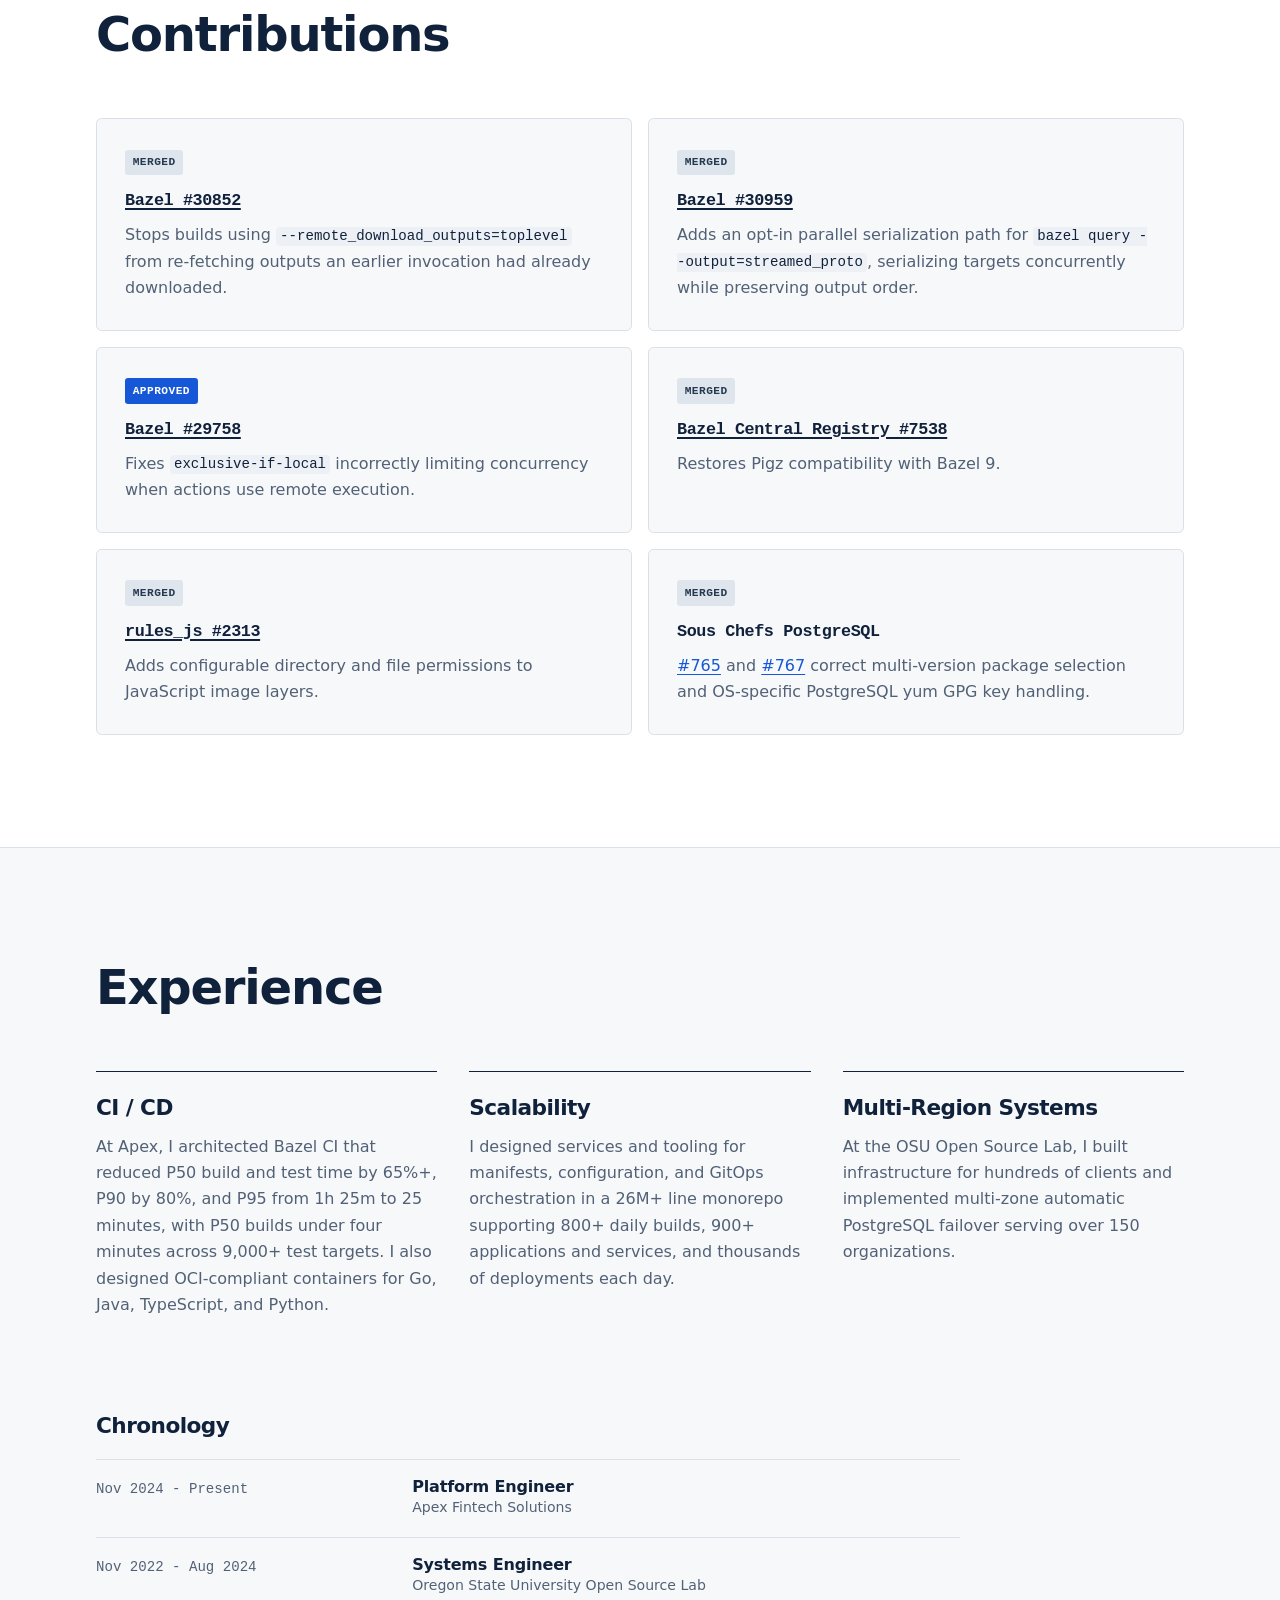
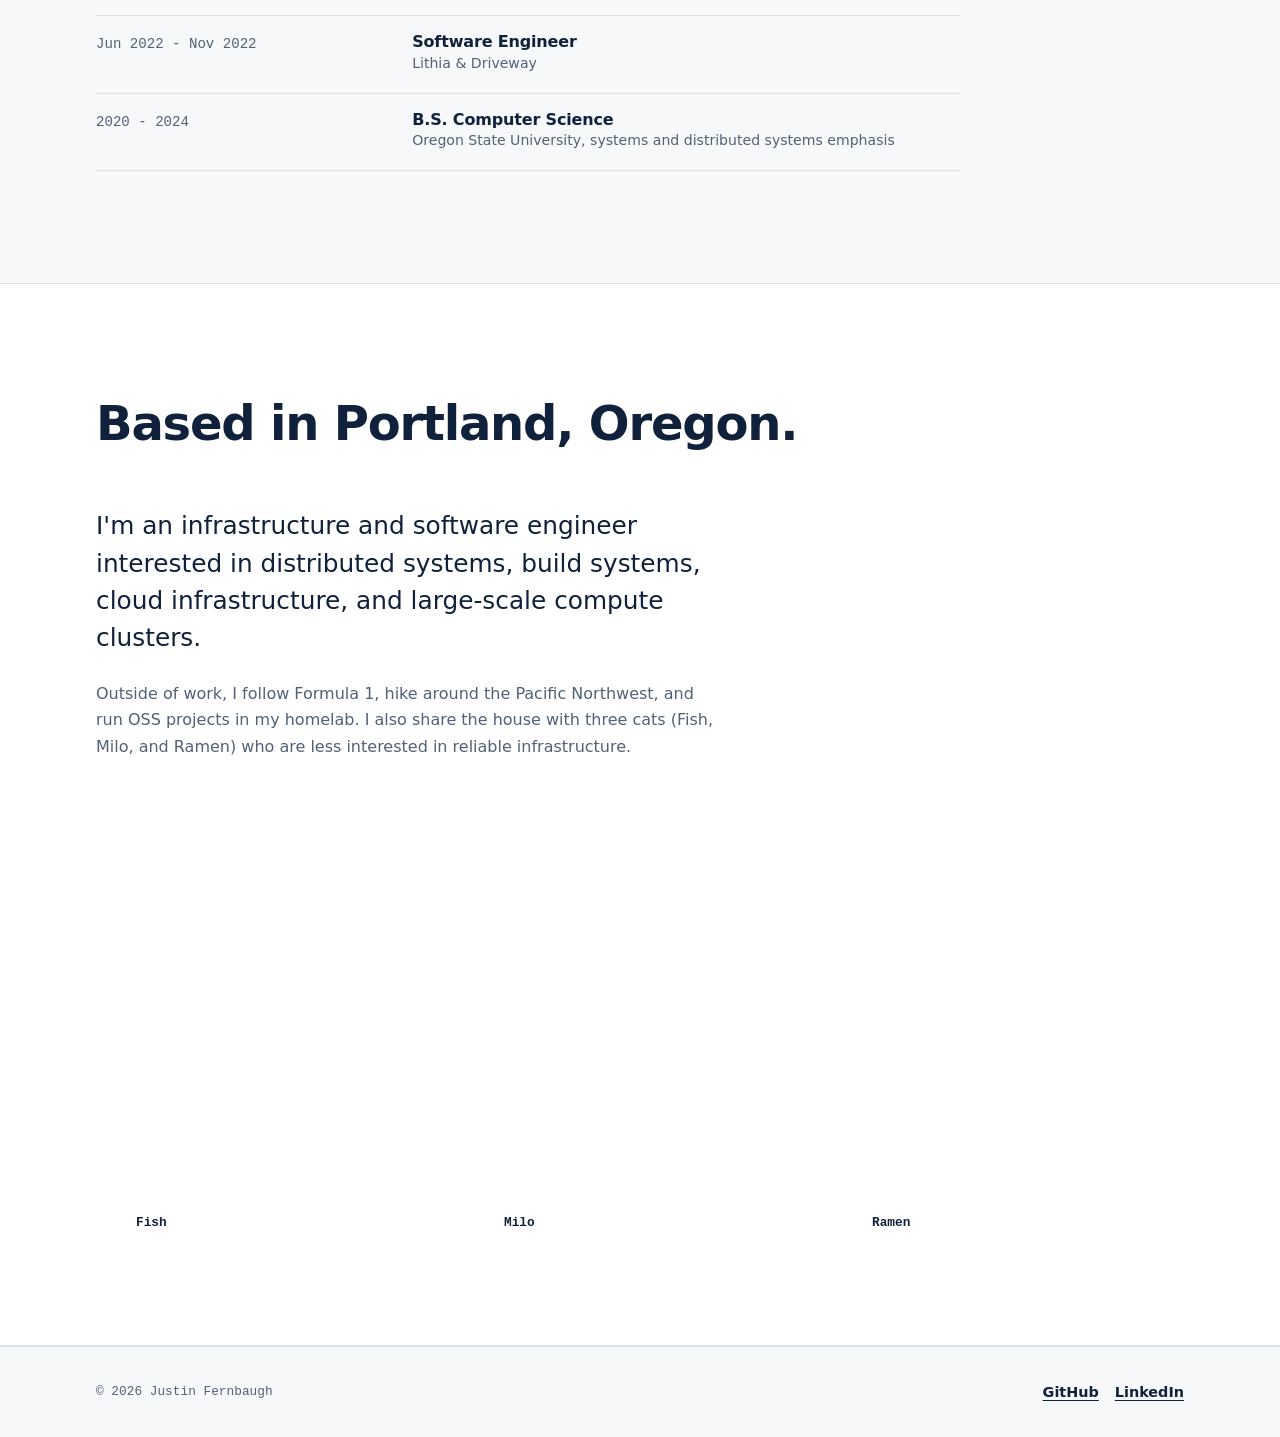
==== commit 1236cb1b: "update roles (#6)" ====
--- a/index.html
+++ b/index.html
@@ -1060,6 +1060,7 @@
                 <p>Lithia &amp; Driveway</p>
               </div>
             </li>
+            <li>
               <p class="chronology-date">
                 <time datetime="2020">2020</time> -
                 <time datetime="2024">2024</time>
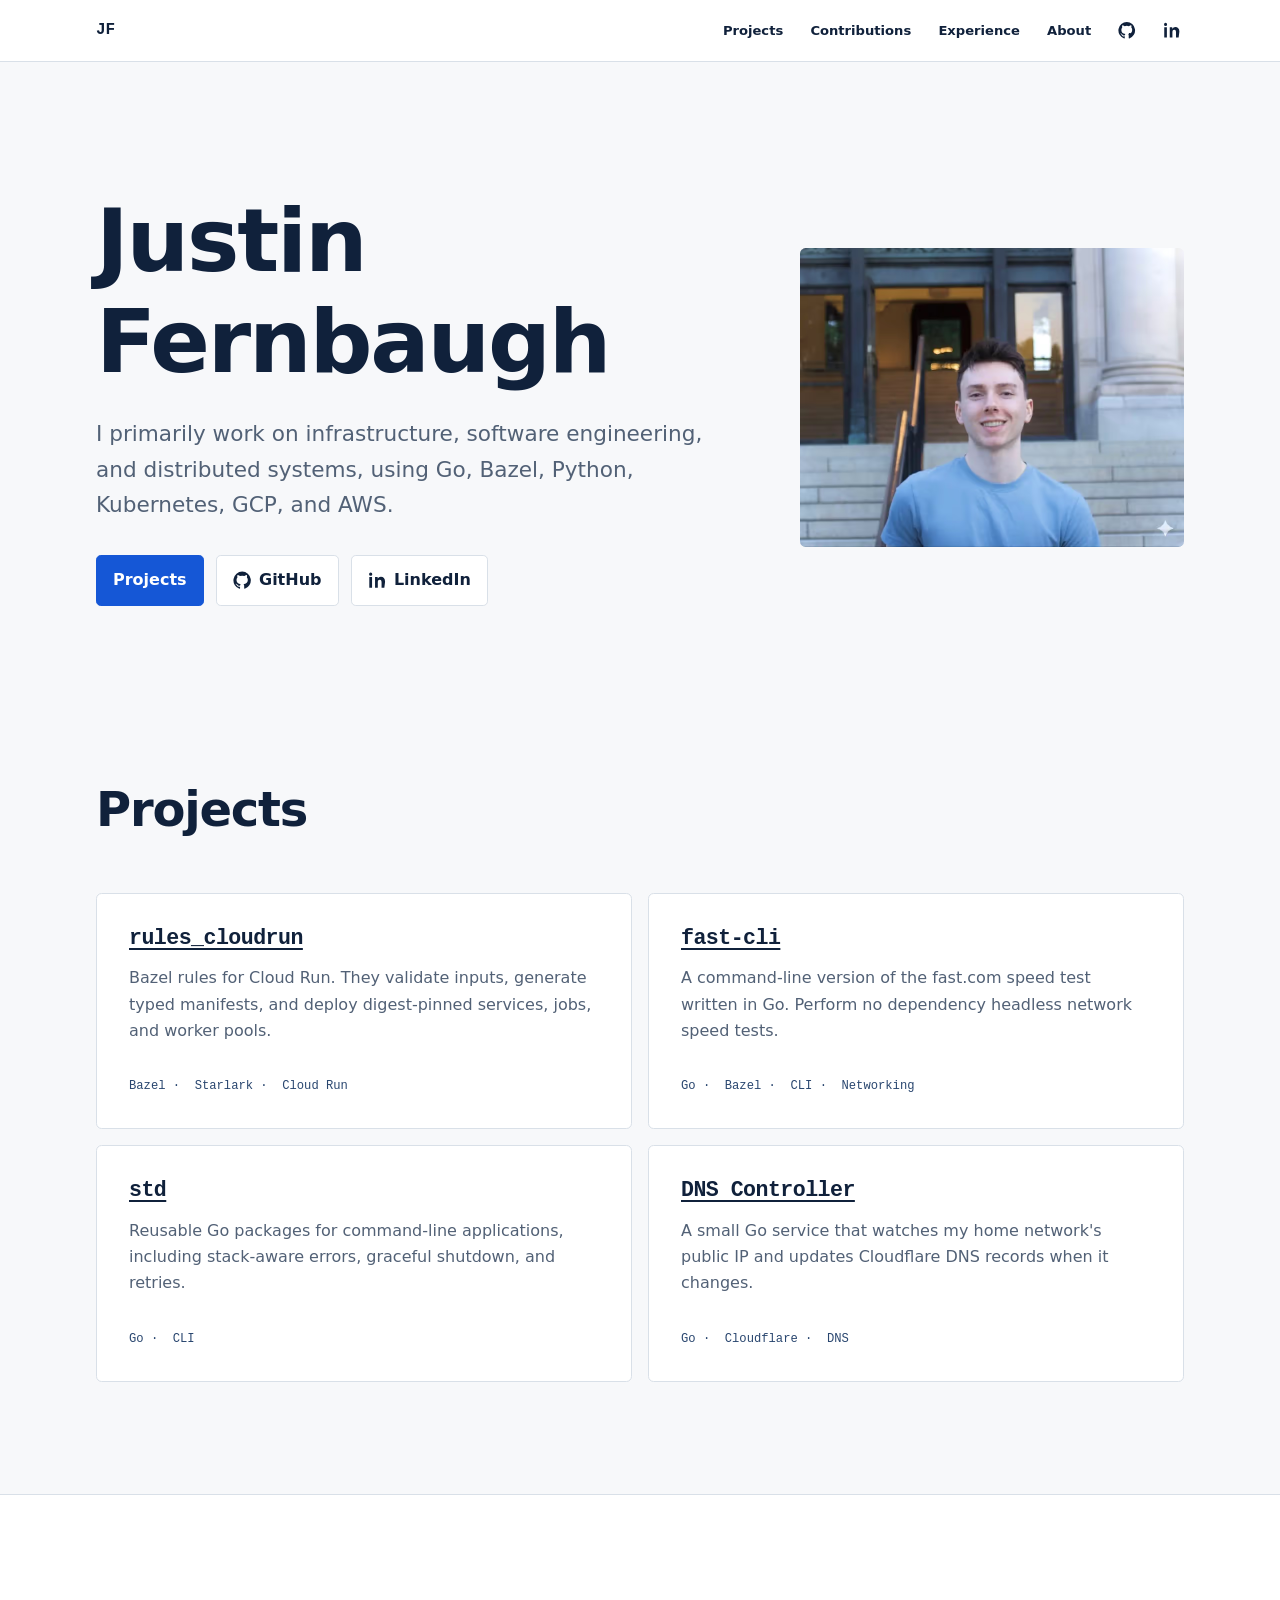
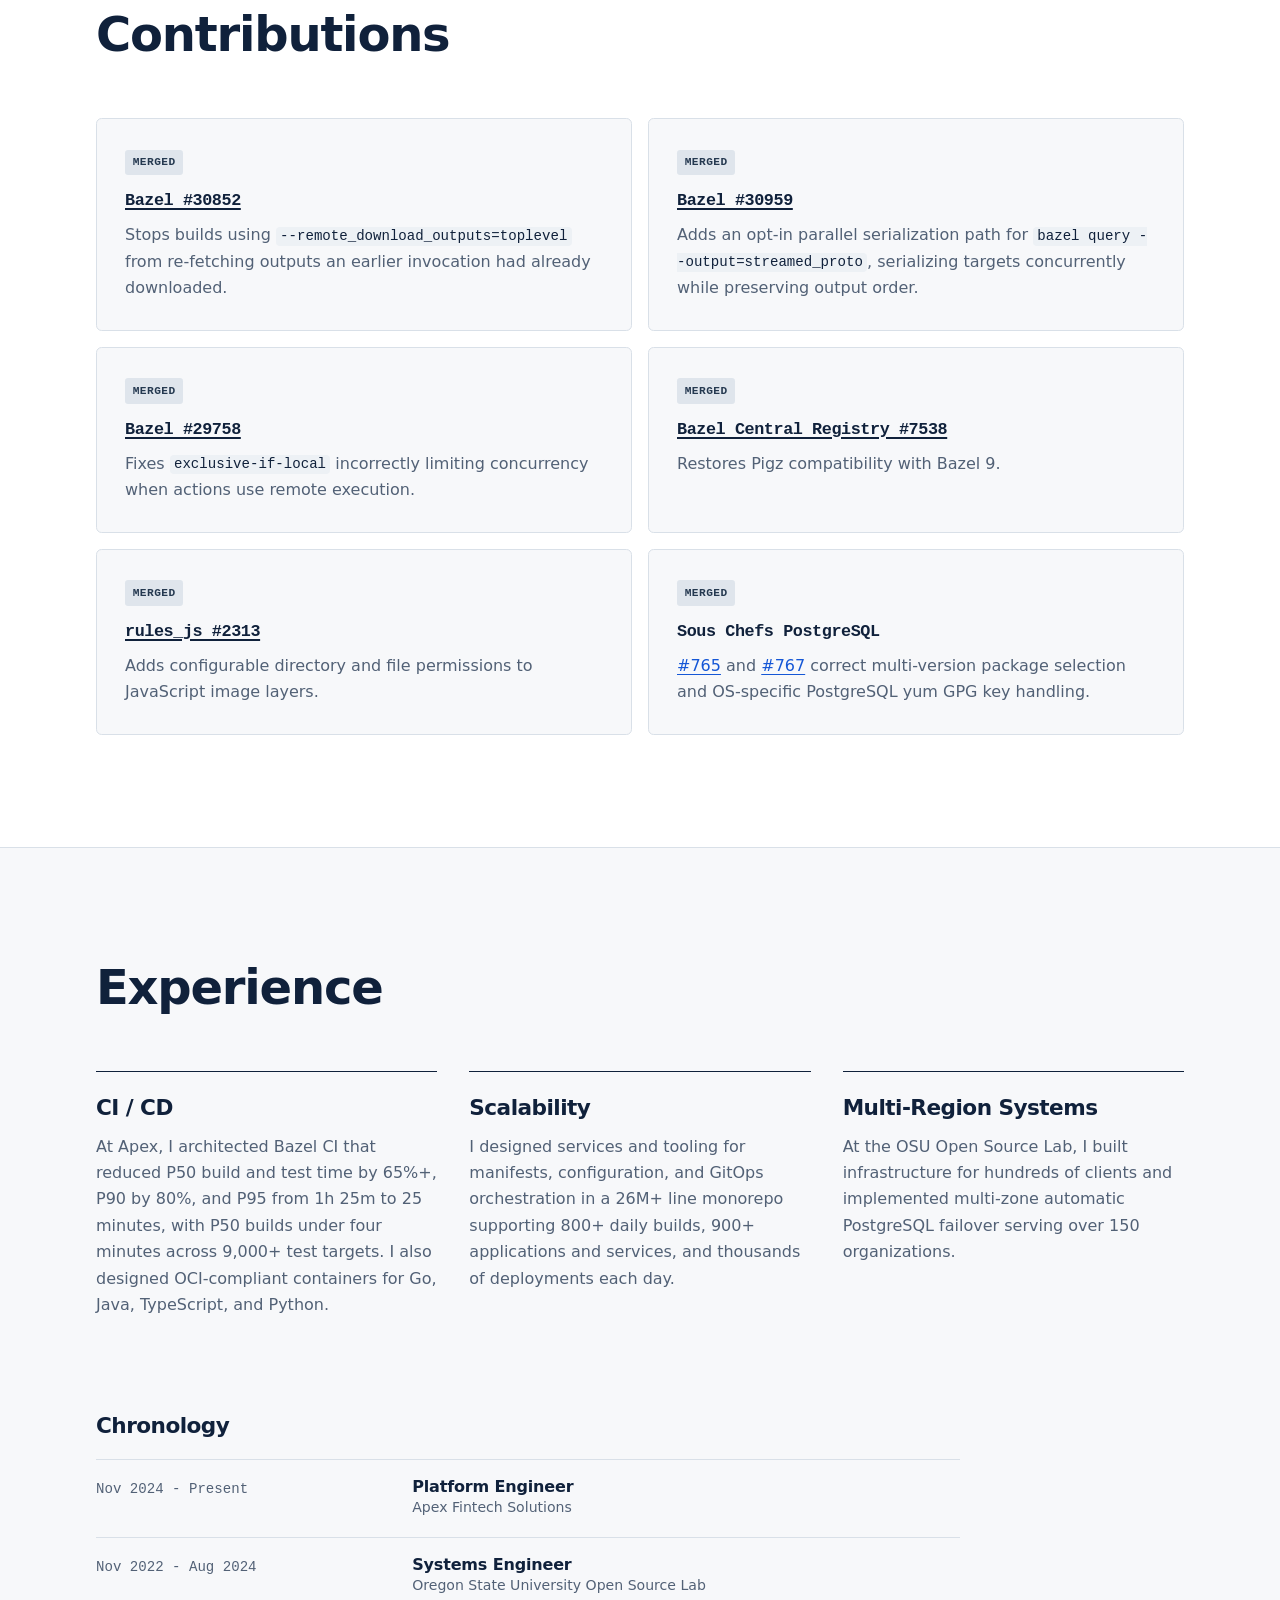
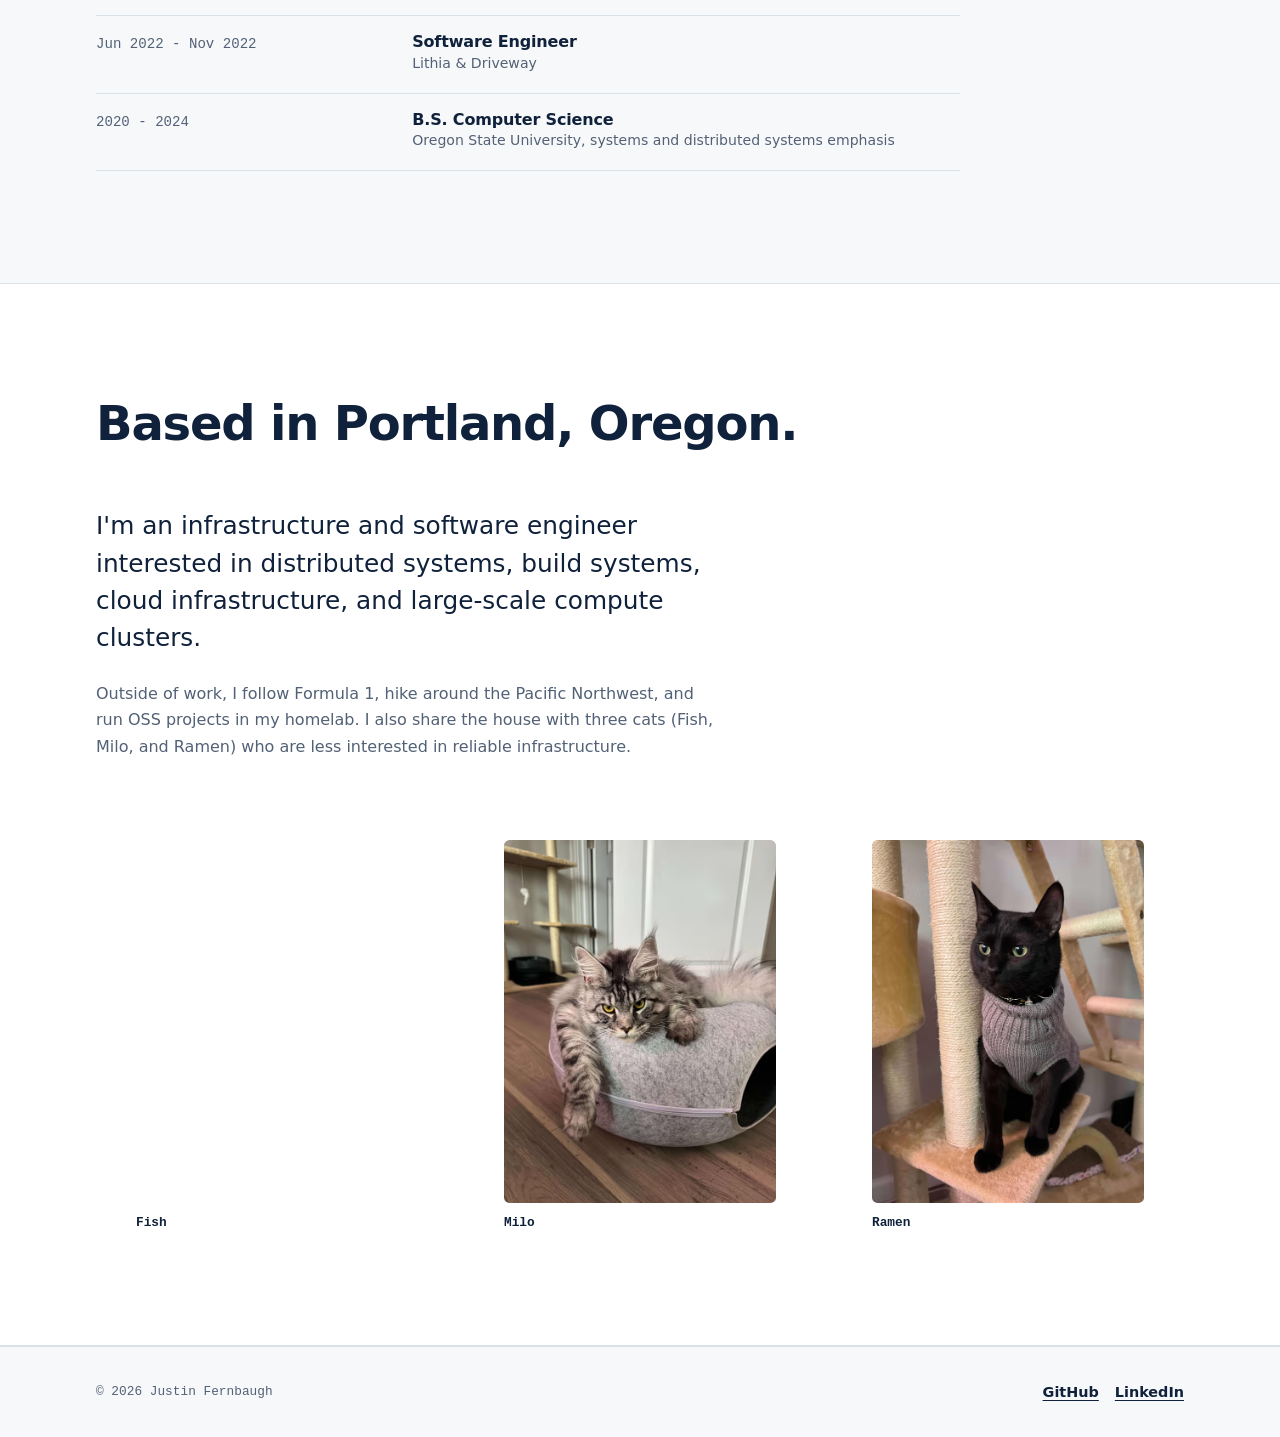
==== commit f0897d57: "Mark Bazel #29758 exclusive-if-local PR as merged" ====
--- a/index.html
+++ b/index.html
@@ -936,7 +936,7 @@
             </article>
 
             <article class="contribution-card">
-              <p><span class="status status-review">Approved</span></p>
+              <p><span class="status status-merged">Merged</span></p>
               <h3>
                 <a href="https://github.com/bazelbuild/bazel/pull/29758"
                   >Bazel #29758</a
